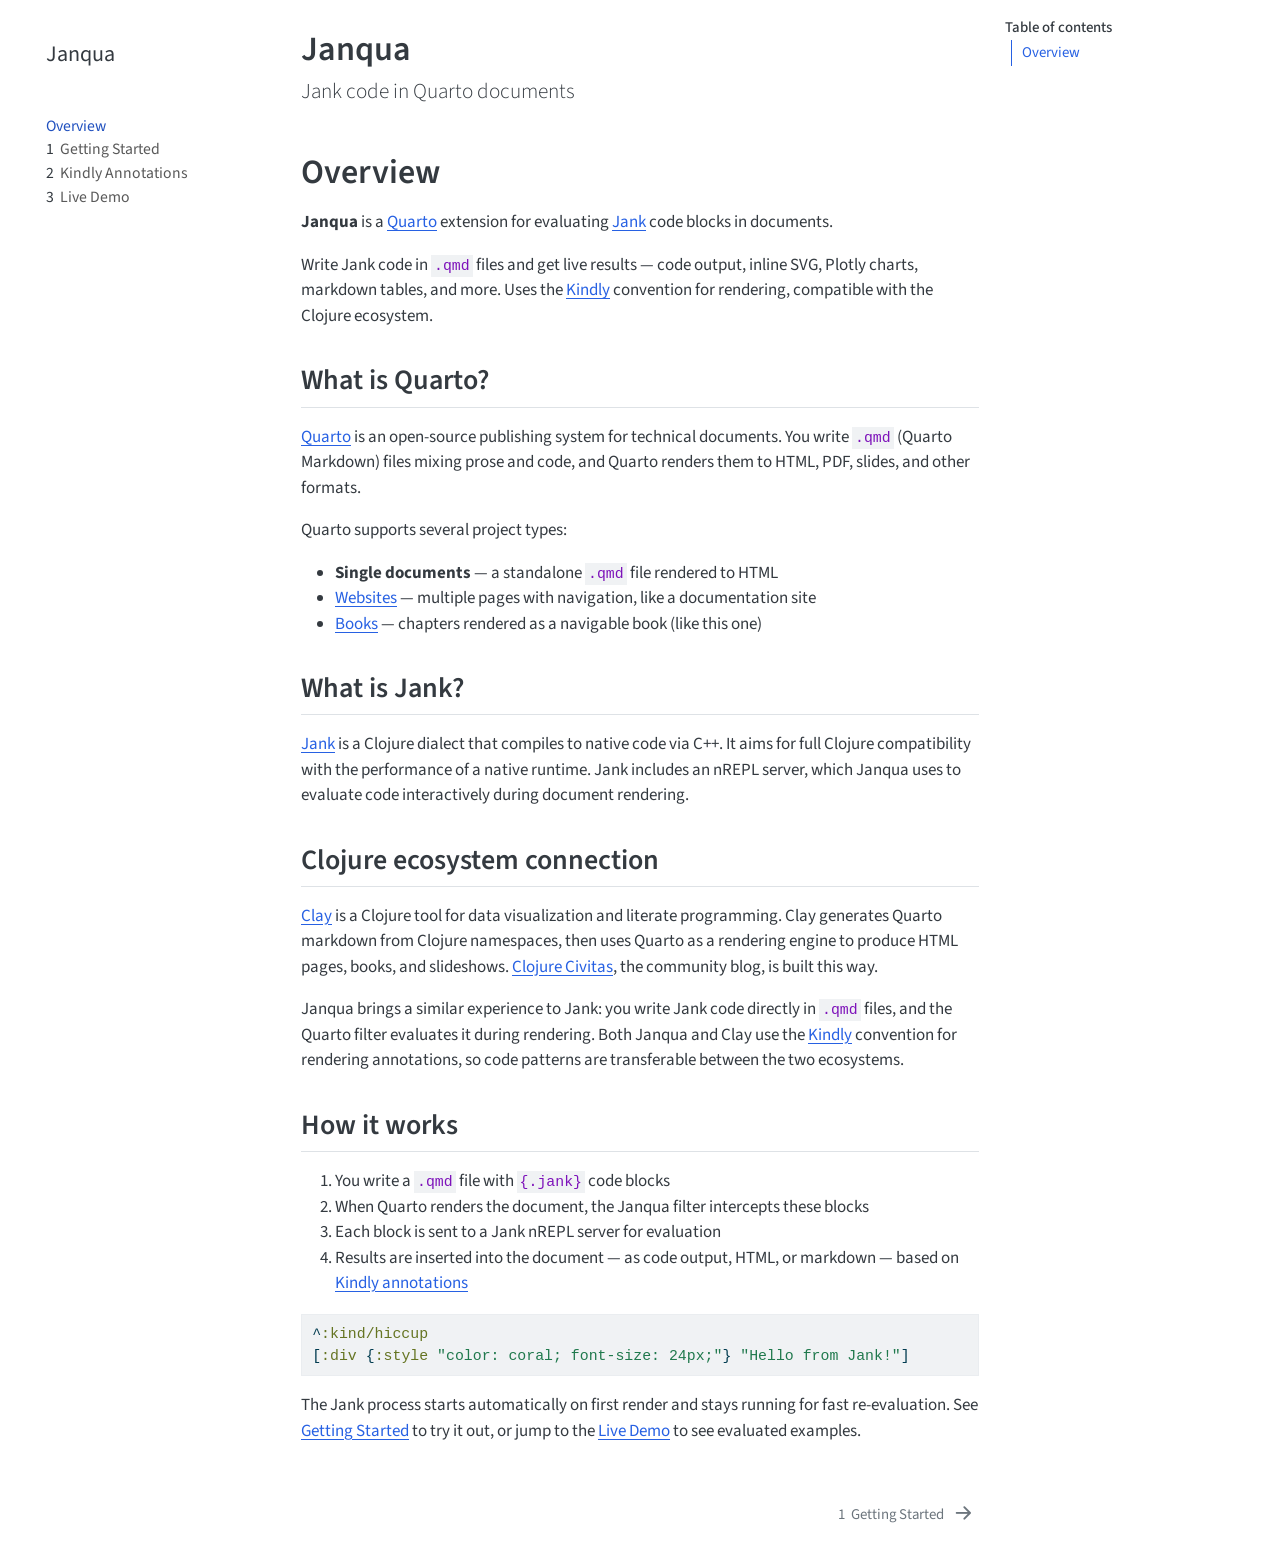
==== index.html @ c276a1e2 "Built site for gh-pages" ====
<!DOCTYPE html>
<html xmlns="http://www.w3.org/1999/xhtml" lang="en" xml:lang="en"><head>

<meta charset="utf-8">
<meta name="generator" content="quarto-1.8.24">

<meta name="viewport" content="width=device-width, initial-scale=1.0, user-scalable=yes">


<title>Janqua</title>
<style>
code{white-space: pre-wrap;}
span.smallcaps{font-variant: small-caps;}
div.columns{display: flex; gap: min(4vw, 1.5em);}
div.column{flex: auto; overflow-x: auto;}
div.hanging-indent{margin-left: 1.5em; text-indent: -1.5em;}
ul.task-list{list-style: none;}
ul.task-list li input[type="checkbox"] {
  width: 0.8em;
  margin: 0 0.8em 0.2em -1em; /* quarto-specific, see https://github.com/quarto-dev/quarto-cli/issues/4556 */ 
  vertical-align: middle;
}
/* CSS for syntax highlighting */
html { -webkit-text-size-adjust: 100%; }
pre > code.sourceCode { white-space: pre; position: relative; }
pre > code.sourceCode > span { display: inline-block; line-height: 1.25; }
pre > code.sourceCode > span:empty { height: 1.2em; }
.sourceCode { overflow: visible; }
code.sourceCode > span { color: inherit; text-decoration: inherit; }
div.sourceCode { margin: 1em 0; }
pre.sourceCode { margin: 0; }
@media screen {
div.sourceCode { overflow: auto; }
}
@media print {
pre > code.sourceCode { white-space: pre-wrap; }
pre > code.sourceCode > span { text-indent: -5em; padding-left: 5em; }
}
pre.numberSource code
  { counter-reset: source-line 0; }
pre.numberSource code > span
  { position: relative; left: -4em; counter-increment: source-line; }
pre.numberSource code > span > a:first-child::before
  { content: counter(source-line);
    position: relative; left: -1em; text-align: right; vertical-align: baseline;
    border: none; display: inline-block;
    -webkit-touch-callout: none; -webkit-user-select: none;
    -khtml-user-select: none; -moz-user-select: none;
    -ms-user-select: none; user-select: none;
    padding: 0 4px; width: 4em;
  }
pre.numberSource { margin-left: 3em;  padding-left: 4px; }
div.sourceCode
  {   }
@media screen {
pre > code.sourceCode > span > a:first-child::before { text-decoration: underline; }
}
</style>


<script src="site_libs/quarto-nav/quarto-nav.js"></script>
<script src="site_libs/quarto-nav/headroom.min.js"></script>
<script src="site_libs/clipboard/clipboard.min.js"></script>
<script src="site_libs/quarto-search/autocomplete.umd.js"></script>
<script src="site_libs/quarto-search/fuse.min.js"></script>
<script src="site_libs/quarto-search/quarto-search.js"></script>
<meta name="quarto:offset" content="./">
<link href="./getting-started.html" rel="next">
<script src="site_libs/quarto-html/quarto.js" type="module"></script>
<script src="site_libs/quarto-html/tabsets/tabsets.js" type="module"></script>
<script src="site_libs/quarto-html/axe/axe-check.js" type="module"></script>
<script src="site_libs/quarto-html/popper.min.js"></script>
<script src="site_libs/quarto-html/tippy.umd.min.js"></script>
<script src="site_libs/quarto-html/anchor.min.js"></script>
<link href="site_libs/quarto-html/tippy.css" rel="stylesheet">
<link href="site_libs/quarto-html/quarto-syntax-highlighting-dc55a5b9e770e841cd82e46aadbfb9b0.css" rel="stylesheet" id="quarto-text-highlighting-styles">
<script src="site_libs/bootstrap/bootstrap.min.js"></script>
<link href="site_libs/bootstrap/bootstrap-icons.css" rel="stylesheet">
<link href="site_libs/bootstrap/bootstrap-c712ec7de6bdf70644c7d4934cf2a4f5.min.css" rel="stylesheet" append-hash="true" id="quarto-bootstrap" data-mode="light">
<script id="quarto-search-options" type="application/json">{
  "location": "sidebar",
  "copy-button": false,
  "collapse-after": 3,
  "panel-placement": "start",
  "type": "textbox",
  "limit": 50,
  "keyboard-shortcut": [
    "f",
    "/",
    "s"
  ],
  "show-item-context": false,
  "language": {
    "search-no-results-text": "No results",
    "search-matching-documents-text": "matching documents",
    "search-copy-link-title": "Copy link to search",
    "search-hide-matches-text": "Hide additional matches",
    "search-more-match-text": "more match in this document",
    "search-more-matches-text": "more matches in this document",
    "search-clear-button-title": "Clear",
    "search-text-placeholder": "",
    "search-detached-cancel-button-title": "Cancel",
    "search-submit-button-title": "Submit",
    "search-label": "Search"
  }
}</script>


</head>

<body class="nav-sidebar floating quarto-light">

<div id="quarto-search-results"></div>
  <header id="quarto-header" class="headroom fixed-top">
  <nav class="quarto-secondary-nav">
    <div class="container-fluid d-flex">
      <button type="button" class="quarto-btn-toggle btn" data-bs-toggle="collapse" role="button" data-bs-target=".quarto-sidebar-collapse-item" aria-controls="quarto-sidebar" aria-expanded="false" aria-label="Toggle sidebar navigation" onclick="if (window.quartoToggleHeadroom) { window.quartoToggleHeadroom(); }">
        <i class="bi bi-layout-text-sidebar-reverse"></i>
      </button>
        <nav class="quarto-page-breadcrumbs" aria-label="breadcrumb"><ol class="breadcrumb"><li class="breadcrumb-item"><a href="./index.html">Overview</a></li></ol></nav>
        <a class="flex-grow-1" role="navigation" data-bs-toggle="collapse" data-bs-target=".quarto-sidebar-collapse-item" aria-controls="quarto-sidebar" aria-expanded="false" aria-label="Toggle sidebar navigation" onclick="if (window.quartoToggleHeadroom) { window.quartoToggleHeadroom(); }">      
        </a>
      <button type="button" class="btn quarto-search-button" aria-label="Search" onclick="window.quartoOpenSearch();">
        <i class="bi bi-search"></i>
      </button>
    </div>
  </nav>
</header>
<!-- content -->
<div id="quarto-content" class="quarto-container page-columns page-rows-contents page-layout-article">
<!-- sidebar -->
  <nav id="quarto-sidebar" class="sidebar collapse collapse-horizontal quarto-sidebar-collapse-item sidebar-navigation floating overflow-auto">
    <div class="pt-lg-2 mt-2 text-left sidebar-header sidebar-header-stacked">
      <a href="./index.html" class="sidebar-logo-link">
      </a>
    <div class="sidebar-title mb-0 py-0">
      <a href="./">Janqua</a> 
    </div>
      </div>
        <div class="mt-2 flex-shrink-0 align-items-center">
        <div class="sidebar-search">
        <div id="quarto-search" class="" title="Search"></div>
        </div>
        </div>
    <div class="sidebar-menu-container"> 
    <ul class="list-unstyled mt-1">
        <li class="sidebar-item">
  <div class="sidebar-item-container"> 
  <a href="./index.html" class="sidebar-item-text sidebar-link active">
 <span class="menu-text">Overview</span></a>
  </div>
</li>
        <li class="sidebar-item">
  <div class="sidebar-item-container"> 
  <a href="./getting-started.html" class="sidebar-item-text sidebar-link">
 <span class="menu-text"><span class="chapter-number">1</span>&nbsp; <span class="chapter-title">Getting Started</span></span></a>
  </div>
</li>
        <li class="sidebar-item">
  <div class="sidebar-item-container"> 
  <a href="./kindly.html" class="sidebar-item-text sidebar-link">
 <span class="menu-text"><span class="chapter-number">2</span>&nbsp; <span class="chapter-title">Kindly Annotations</span></span></a>
  </div>
</li>
        <li class="sidebar-item">
  <div class="sidebar-item-container"> 
  <a href="./example.html" class="sidebar-item-text sidebar-link">
 <span class="menu-text"><span class="chapter-number">3</span>&nbsp; <span class="chapter-title">Live Demo</span></span></a>
  </div>
</li>
    </ul>
    </div>
</nav>
<div id="quarto-sidebar-glass" class="quarto-sidebar-collapse-item" data-bs-toggle="collapse" data-bs-target=".quarto-sidebar-collapse-item"></div>
<!-- margin-sidebar -->
    <div id="quarto-margin-sidebar" class="sidebar margin-sidebar">
        <nav id="TOC" role="doc-toc" class="toc-active">
    <h2 id="toc-title">Table of contents</h2>
   
  <ul>
  <li><a href="#overview" id="toc-overview" class="nav-link active" data-scroll-target="#overview">Overview</a>
  <ul class="collapse">
  <li><a href="#what-is-quarto" id="toc-what-is-quarto" class="nav-link" data-scroll-target="#what-is-quarto">What is Quarto?</a></li>
  <li><a href="#what-is-jank" id="toc-what-is-jank" class="nav-link" data-scroll-target="#what-is-jank">What is Jank?</a></li>
  <li><a href="#clojure-ecosystem-connection" id="toc-clojure-ecosystem-connection" class="nav-link" data-scroll-target="#clojure-ecosystem-connection">Clojure ecosystem connection</a></li>
  <li><a href="#how-it-works" id="toc-how-it-works" class="nav-link" data-scroll-target="#how-it-works">How it works</a></li>
  </ul></li>
  </ul>
</nav>
    </div>
<!-- main -->
<main class="content" id="quarto-document-content">

<header id="title-block-header" class="quarto-title-block default">
<div class="quarto-title">
<h1 class="title">Janqua</h1>
<p class="subtitle lead">Jank code in Quarto documents</p>
</div>



<div class="quarto-title-meta">

    
  
    
  </div>
  


</header>


<section id="overview" class="level1 unnumbered">
<h1 class="unnumbered">Overview</h1>
<p><strong>Janqua</strong> is a <a href="https://quarto.org">Quarto</a> extension for evaluating <a href="https://jank-lang.org">Jank</a> code blocks in documents.</p>
<p>Write Jank code in <code>.qmd</code> files and get live results — code output, inline SVG, Plotly charts, markdown tables, and more. Uses the <a href="https://scicloj.github.io/kindly-noted/">Kindly</a> convention for rendering, compatible with the Clojure ecosystem.</p>
<section id="what-is-quarto" class="level2">
<h2 class="anchored" data-anchor-id="what-is-quarto">What is Quarto?</h2>
<p><a href="https://quarto.org">Quarto</a> is an open-source publishing system for technical documents. You write <code>.qmd</code> (Quarto Markdown) files mixing prose and code, and Quarto renders them to HTML, PDF, slides, and other formats.</p>
<p>Quarto supports several project types:</p>
<ul>
<li><strong>Single documents</strong> — a standalone <code>.qmd</code> file rendered to HTML</li>
<li><strong><a href="https://quarto.org/docs/websites/">Websites</a></strong> — multiple pages with navigation, like a documentation site</li>
<li><strong><a href="https://quarto.org/docs/books/">Books</a></strong> — chapters rendered as a navigable book (like this one)</li>
</ul>
</section>
<section id="what-is-jank" class="level2">
<h2 class="anchored" data-anchor-id="what-is-jank">What is Jank?</h2>
<p><a href="https://jank-lang.org">Jank</a> is a Clojure dialect that compiles to native code via C++. It aims for full Clojure compatibility with the performance of a native runtime. Jank includes an nREPL server, which Janqua uses to evaluate code interactively during document rendering.</p>
</section>
<section id="clojure-ecosystem-connection" class="level2">
<h2 class="anchored" data-anchor-id="clojure-ecosystem-connection">Clojure ecosystem connection</h2>
<p><a href="https://scicloj.github.io/clay">Clay</a> is a Clojure tool for data visualization and literate programming. Clay generates Quarto markdown from Clojure namespaces, then uses Quarto as a rendering engine to produce HTML pages, books, and slideshows. <a href="https://clojurecivitas.org/">Clojure Civitas</a>, the community blog, is built this way.</p>
<p>Janqua brings a similar experience to Jank: you write Jank code directly in <code>.qmd</code> files, and the Quarto filter evaluates it during rendering. Both Janqua and Clay use the <a href="https://scicloj.github.io/kindly-noted/">Kindly</a> convention for rendering annotations, so code patterns are transferable between the two ecosystems.</p>
</section>
<section id="how-it-works" class="level2">
<h2 class="anchored" data-anchor-id="how-it-works">How it works</h2>
<ol type="1">
<li>You write a <code>.qmd</code> file with <code>{.jank}</code> code blocks</li>
<li>When Quarto renders the document, the Janqua filter intercepts these blocks</li>
<li>Each block is sent to a Jank nREPL server for evaluation</li>
<li>Results are inserted into the document — as code output, HTML, or markdown — based on <a href="./kindly.html">Kindly annotations</a></li>
</ol>
<div class="code-copy-outer-scaffold"><div class="sourceCode" id="cb1"><pre class="sourceCode clojure code-with-copy"><code class="sourceCode clojure"><span id="cb1-1"><a href="#cb1-1" aria-hidden="true" tabindex="-1"></a>^<span class="at">:kind/hiccup</span></span>
<span id="cb1-2"><a href="#cb1-2" aria-hidden="true" tabindex="-1"></a>[<span class="at">:div</span> {<span class="at">:style</span> <span class="st">"color: coral; font-size: 24px;"</span>} <span class="st">"Hello from Jank!"</span>]</span></code></pre></div><button title="Copy to Clipboard" class="code-copy-button"><i class="bi"></i></button></div>
<p>The Jank process starts automatically on first render and stays running for fast re-evaluation. See <a href="./getting-started.html">Getting Started</a> to try it out, or jump to the <a href="./example.html">Live Demo</a> to see evaluated examples.</p>


</section>
</section>

</main> <!-- /main -->
<script id="quarto-html-after-body" type="application/javascript">
  window.document.addEventListener("DOMContentLoaded", function (event) {
    const icon = "";
    const anchorJS = new window.AnchorJS();
    anchorJS.options = {
      placement: 'right',
      icon: icon
    };
    anchorJS.add('.anchored');
    const isCodeAnnotation = (el) => {
      for (const clz of el.classList) {
        if (clz.startsWith('code-annotation-')) {                     
          return true;
        }
      }
      return false;
    }
    const onCopySuccess = function(e) {
      // button target
      const button = e.trigger;
      // don't keep focus
      button.blur();
      // flash "checked"
      button.classList.add('code-copy-button-checked');
      var currentTitle = button.getAttribute("title");
      button.setAttribute("title", "Copied!");
      let tooltip;
      if (window.bootstrap) {
        button.setAttribute("data-bs-toggle", "tooltip");
        button.setAttribute("data-bs-placement", "left");
        button.setAttribute("data-bs-title", "Copied!");
        tooltip = new bootstrap.Tooltip(button, 
          { trigger: "manual", 
            customClass: "code-copy-button-tooltip",
            offset: [0, -8]});
        tooltip.show();    
      }
      setTimeout(function() {
        if (tooltip) {
          tooltip.hide();
          button.removeAttribute("data-bs-title");
          button.removeAttribute("data-bs-toggle");
          button.removeAttribute("data-bs-placement");
        }
        button.setAttribute("title", currentTitle);
        button.classList.remove('code-copy-button-checked');
      }, 1000);
      // clear code selection
      e.clearSelection();
    }
    const getTextToCopy = function(trigger) {
      const outerScaffold = trigger.parentElement.cloneNode(true);
      const codeEl = outerScaffold.querySelector('code');
      for (const childEl of codeEl.children) {
        if (isCodeAnnotation(childEl)) {
          childEl.remove();
        }
      }
      return codeEl.innerText;
    }
    const clipboard = new window.ClipboardJS('.code-copy-button:not([data-in-quarto-modal])', {
      text: getTextToCopy
    });
    clipboard.on('success', onCopySuccess);
    if (window.document.getElementById('quarto-embedded-source-code-modal')) {
      const clipboardModal = new window.ClipboardJS('.code-copy-button[data-in-quarto-modal]', {
        text: getTextToCopy,
        container: window.document.getElementById('quarto-embedded-source-code-modal')
      });
      clipboardModal.on('success', onCopySuccess);
    }
      var localhostRegex = new RegExp(/^(?:http|https):\/\/localhost\:?[0-9]*\//);
      var mailtoRegex = new RegExp(/^mailto:/);
        var filterRegex = new RegExp('/' + window.location.host + '/');
      var isInternal = (href) => {
          return filterRegex.test(href) || localhostRegex.test(href) || mailtoRegex.test(href);
      }
      // Inspect non-navigation links and adorn them if external
     var links = window.document.querySelectorAll('a[href]:not(.nav-link):not(.navbar-brand):not(.toc-action):not(.sidebar-link):not(.sidebar-item-toggle):not(.pagination-link):not(.no-external):not([aria-hidden]):not(.dropdown-item):not(.quarto-navigation-tool):not(.about-link)');
      for (var i=0; i<links.length; i++) {
        const link = links[i];
        if (!isInternal(link.href)) {
          // undo the damage that might have been done by quarto-nav.js in the case of
          // links that we want to consider external
          if (link.dataset.originalHref !== undefined) {
            link.href = link.dataset.originalHref;
          }
        }
      }
    function tippyHover(el, contentFn, onTriggerFn, onUntriggerFn) {
      const config = {
        allowHTML: true,
        maxWidth: 500,
        delay: 100,
        arrow: false,
        appendTo: function(el) {
            return el.parentElement;
        },
        interactive: true,
        interactiveBorder: 10,
        theme: 'quarto',
        placement: 'bottom-start',
      };
      if (contentFn) {
        config.content = contentFn;
      }
      if (onTriggerFn) {
        config.onTrigger = onTriggerFn;
      }
      if (onUntriggerFn) {
        config.onUntrigger = onUntriggerFn;
      }
      window.tippy(el, config); 
    }
    const noterefs = window.document.querySelectorAll('a[role="doc-noteref"]');
    for (var i=0; i<noterefs.length; i++) {
      const ref = noterefs[i];
      tippyHover(ref, function() {
        // use id or data attribute instead here
        let href = ref.getAttribute('data-footnote-href') || ref.getAttribute('href');
        try { href = new URL(href).hash; } catch {}
        const id = href.replace(/^#\/?/, "");
        const note = window.document.getElementById(id);
        if (note) {
          return note.innerHTML;
        } else {
          return "";
        }
      });
    }
    const xrefs = window.document.querySelectorAll('a.quarto-xref');
    const processXRef = (id, note) => {
      // Strip column container classes
      const stripColumnClz = (el) => {
        el.classList.remove("page-full", "page-columns");
        if (el.children) {
          for (const child of el.children) {
            stripColumnClz(child);
          }
        }
      }
      stripColumnClz(note)
      if (id === null || id.startsWith('sec-')) {
        // Special case sections, only their first couple elements
        const container = document.createElement("div");
        if (note.children && note.children.length > 2) {
          container.appendChild(note.children[0].cloneNode(true));
          for (let i = 1; i < note.children.length; i++) {
            const child = note.children[i];
            if (child.tagName === "P" && child.innerText === "") {
              continue;
            } else {
              container.appendChild(child.cloneNode(true));
              break;
            }
          }
          if (window.Quarto?.typesetMath) {
            window.Quarto.typesetMath(container);
          }
          return container.innerHTML
        } else {
          if (window.Quarto?.typesetMath) {
            window.Quarto.typesetMath(note);
          }
          return note.innerHTML;
        }
      } else {
        // Remove any anchor links if they are present
        const anchorLink = note.querySelector('a.anchorjs-link');
        if (anchorLink) {
          anchorLink.remove();
        }
        if (window.Quarto?.typesetMath) {
          window.Quarto.typesetMath(note);
        }
        if (note.classList.contains("callout")) {
          return note.outerHTML;
        } else {
          return note.innerHTML;
        }
      }
    }
    for (var i=0; i<xrefs.length; i++) {
      const xref = xrefs[i];
      tippyHover(xref, undefined, function(instance) {
        instance.disable();
        let url = xref.getAttribute('href');
        let hash = undefined; 
        if (url.startsWith('#')) {
          hash = url;
        } else {
          try { hash = new URL(url).hash; } catch {}
        }
        if (hash) {
          const id = hash.replace(/^#\/?/, "");
          const note = window.document.getElementById(id);
          if (note !== null) {
            try {
              const html = processXRef(id, note.cloneNode(true));
              instance.setContent(html);
            } finally {
              instance.enable();
              instance.show();
            }
          } else {
            // See if we can fetch this
            fetch(url.split('#')[0])
            .then(res => res.text())
            .then(html => {
              const parser = new DOMParser();
              const htmlDoc = parser.parseFromString(html, "text/html");
              const note = htmlDoc.getElementById(id);
              if (note !== null) {
                const html = processXRef(id, note);
                instance.setContent(html);
              } 
            }).finally(() => {
              instance.enable();
              instance.show();
            });
          }
        } else {
          // See if we can fetch a full url (with no hash to target)
          // This is a special case and we should probably do some content thinning / targeting
          fetch(url)
          .then(res => res.text())
          .then(html => {
            const parser = new DOMParser();
            const htmlDoc = parser.parseFromString(html, "text/html");
            const note = htmlDoc.querySelector('main.content');
            if (note !== null) {
              // This should only happen for chapter cross references
              // (since there is no id in the URL)
              // remove the first header
              if (note.children.length > 0 && note.children[0].tagName === "HEADER") {
                note.children[0].remove();
              }
              const html = processXRef(null, note);
              instance.setContent(html);
            } 
          }).finally(() => {
            instance.enable();
            instance.show();
          });
        }
      }, function(instance) {
      });
    }
        let selectedAnnoteEl;
        const selectorForAnnotation = ( cell, annotation) => {
          let cellAttr = 'data-code-cell="' + cell + '"';
          let lineAttr = 'data-code-annotation="' +  annotation + '"';
          const selector = 'span[' + cellAttr + '][' + lineAttr + ']';
          return selector;
        }
        const selectCodeLines = (annoteEl) => {
          const doc = window.document;
          const targetCell = annoteEl.getAttribute("data-target-cell");
          const targetAnnotation = annoteEl.getAttribute("data-target-annotation");
          const annoteSpan = window.document.querySelector(selectorForAnnotation(targetCell, targetAnnotation));
          const lines = annoteSpan.getAttribute("data-code-lines").split(",");
          const lineIds = lines.map((line) => {
            return targetCell + "-" + line;
          })
          let top = null;
          let height = null;
          let parent = null;
          if (lineIds.length > 0) {
              //compute the position of the single el (top and bottom and make a div)
              const el = window.document.getElementById(lineIds[0]);
              top = el.offsetTop;
              height = el.offsetHeight;
              parent = el.parentElement.parentElement;
            if (lineIds.length > 1) {
              const lastEl = window.document.getElementById(lineIds[lineIds.length - 1]);
              const bottom = lastEl.offsetTop + lastEl.offsetHeight;
              height = bottom - top;
            }
            if (top !== null && height !== null && parent !== null) {
              // cook up a div (if necessary) and position it 
              let div = window.document.getElementById("code-annotation-line-highlight");
              if (div === null) {
                div = window.document.createElement("div");
                div.setAttribute("id", "code-annotation-line-highlight");
                div.style.position = 'absolute';
                parent.appendChild(div);
              }
              div.style.top = top - 2 + "px";
              div.style.height = height + 4 + "px";
              div.style.left = 0;
              let gutterDiv = window.document.getElementById("code-annotation-line-highlight-gutter");
              if (gutterDiv === null) {
                gutterDiv = window.document.createElement("div");
                gutterDiv.setAttribute("id", "code-annotation-line-highlight-gutter");
                gutterDiv.style.position = 'absolute';
                const codeCell = window.document.getElementById(targetCell);
                const gutter = codeCell.querySelector('.code-annotation-gutter');
                gutter.appendChild(gutterDiv);
              }
              gutterDiv.style.top = top - 2 + "px";
              gutterDiv.style.height = height + 4 + "px";
            }
            selectedAnnoteEl = annoteEl;
          }
        };
        const unselectCodeLines = () => {
          const elementsIds = ["code-annotation-line-highlight", "code-annotation-line-highlight-gutter"];
          elementsIds.forEach((elId) => {
            const div = window.document.getElementById(elId);
            if (div) {
              div.remove();
            }
          });
          selectedAnnoteEl = undefined;
        };
          // Handle positioning of the toggle
      window.addEventListener(
        "resize",
        throttle(() => {
          elRect = undefined;
          if (selectedAnnoteEl) {
            selectCodeLines(selectedAnnoteEl);
          }
        }, 10)
      );
      function throttle(fn, ms) {
      let throttle = false;
      let timer;
        return (...args) => {
          if(!throttle) { // first call gets through
              fn.apply(this, args);
              throttle = true;
          } else { // all the others get throttled
              if(timer) clearTimeout(timer); // cancel #2
              timer = setTimeout(() => {
                fn.apply(this, args);
                timer = throttle = false;
              }, ms);
          }
        };
      }
        // Attach click handler to the DT
        const annoteDls = window.document.querySelectorAll('dt[data-target-cell]');
        for (const annoteDlNode of annoteDls) {
          annoteDlNode.addEventListener('click', (event) => {
            const clickedEl = event.target;
            if (clickedEl !== selectedAnnoteEl) {
              unselectCodeLines();
              const activeEl = window.document.querySelector('dt[data-target-cell].code-annotation-active');
              if (activeEl) {
                activeEl.classList.remove('code-annotation-active');
              }
              selectCodeLines(clickedEl);
              clickedEl.classList.add('code-annotation-active');
            } else {
              // Unselect the line
              unselectCodeLines();
              clickedEl.classList.remove('code-annotation-active');
            }
          });
        }
    const findCites = (el) => {
      const parentEl = el.parentElement;
      if (parentEl) {
        const cites = parentEl.dataset.cites;
        if (cites) {
          return {
            el,
            cites: cites.split(' ')
          };
        } else {
          return findCites(el.parentElement)
        }
      } else {
        return undefined;
      }
    };
    var bibliorefs = window.document.querySelectorAll('a[role="doc-biblioref"]');
    for (var i=0; i<bibliorefs.length; i++) {
      const ref = bibliorefs[i];
      const citeInfo = findCites(ref);
      if (citeInfo) {
        tippyHover(citeInfo.el, function() {
          var popup = window.document.createElement('div');
          citeInfo.cites.forEach(function(cite) {
            var citeDiv = window.document.createElement('div');
            citeDiv.classList.add('hanging-indent');
            citeDiv.classList.add('csl-entry');
            var biblioDiv = window.document.getElementById('ref-' + cite);
            if (biblioDiv) {
              citeDiv.innerHTML = biblioDiv.innerHTML;
            }
            popup.appendChild(citeDiv);
          });
          return popup.innerHTML;
        });
      }
    }
  });
  </script>
<nav class="page-navigation">
  <div class="nav-page nav-page-previous">
  </div>
  <div class="nav-page nav-page-next">
      <a href="./getting-started.html" class="pagination-link" aria-label="Getting Started">
        <span class="nav-page-text"><span class="chapter-number">1</span>&nbsp; <span class="chapter-title">Getting Started</span></span> <i class="bi bi-arrow-right-short"></i>
      </a>
  </div>
</nav>
</div> <!-- /content -->




</body></html>
---- site_libs/quarto-html/tippy.css ----
.tippy-box[data-animation=fade][data-state=hidden]{opacity:0}[data-tippy-root]{max-width:calc(100vw - 10px)}.tippy-box{position:relative;background-color:#333;color:#fff;border-radius:4px;font-size:14px;line-height:1.4;white-space:normal;outline:0;transition-property:transform,visibility,opacity}.tippy-box[data-placement^=top]>.tippy-arrow{bottom:0}.tippy-box[data-placement^=top]>.tippy-arrow:before{bottom:-7px;left:0;border-width:8px 8px 0;border-top-color:initial;transform-origin:center top}.tippy-box[data-placement^=bottom]>.tippy-arrow{top:0}.tippy-box[data-placement^=bottom]>.tippy-arrow:before{top:-7px;left:0;border-width:0 8px 8px;border-bottom-color:initial;transform-origin:center bottom}.tippy-box[data-placement^=left]>.tippy-arrow{right:0}.tippy-box[data-placement^=left]>.tippy-arrow:before{border-width:8px 0 8px 8px;border-left-color:initial;right:-7px;transform-origin:center left}.tippy-box[data-placement^=right]>.tippy-arrow{left:0}.tippy-box[data-placement^=right]>.tippy-arrow:before{left:-7px;border-width:8px 8px 8px 0;border-right-color:initial;transform-origin:center right}.tippy-box[data-inertia][data-state=visible]{transition-timing-function:cubic-bezier(.54,1.5,.38,1.11)}.tippy-arrow{width:16px;height:16px;color:#333}.tippy-arrow:before{content:"";position:absolute;border-color:transparent;border-style:solid}.tippy-content{position:relative;padding:5px 9px;z-index:1}
---- site_libs/quarto-html/quarto-syntax-highlighting-dc55a5b9e770e841cd82e46aadbfb9b0.css ----
/* quarto syntax highlight colors */
:root {
  --quarto-hl-ot-color: #003B4F;
  --quarto-hl-at-color: #657422;
  --quarto-hl-ss-color: #20794D;
  --quarto-hl-an-color: #5E5E5E;
  --quarto-hl-fu-color: #4758AB;
  --quarto-hl-st-color: #20794D;
  --quarto-hl-cf-color: #003B4F;
  --quarto-hl-op-color: #5E5E5E;
  --quarto-hl-er-color: #AD0000;
  --quarto-hl-bn-color: #AD0000;
  --quarto-hl-al-color: #AD0000;
  --quarto-hl-va-color: #111111;
  --quarto-hl-bu-color: inherit;
  --quarto-hl-ex-color: inherit;
  --quarto-hl-pp-color: #AD0000;
  --quarto-hl-in-color: #5E5E5E;
  --quarto-hl-vs-color: #20794D;
  --quarto-hl-wa-color: #5E5E5E;
  --quarto-hl-do-color: #5E5E5E;
  --quarto-hl-im-color: #00769E;
  --quarto-hl-ch-color: #20794D;
  --quarto-hl-dt-color: #AD0000;
  --quarto-hl-fl-color: #AD0000;
  --quarto-hl-co-color: #5E5E5E;
  --quarto-hl-cv-color: #5E5E5E;
  --quarto-hl-cn-color: #8f5902;
  --quarto-hl-sc-color: #5E5E5E;
  --quarto-hl-dv-color: #AD0000;
  --quarto-hl-kw-color: #003B4F;
}

/* other quarto variables */
:root {
  --quarto-font-monospace: SFMono-Regular, Menlo, Monaco, Consolas, "Liberation Mono", "Courier New", monospace;
}

/* syntax highlight based on Pandoc's rules */
pre > code.sourceCode > span {
  color: #003B4F;
}

code.sourceCode > span {
  color: #003B4F;
}

div.sourceCode,
div.sourceCode pre.sourceCode {
  color: #003B4F;
}

/* Normal */
code span {
  color: #003B4F;
}

/* Alert */
code span.al {
  color: #AD0000;
  font-style: inherit;
}

/* Annotation */
code span.an {
  color: #5E5E5E;
  font-style: inherit;
}

/* Attribute */
code span.at {
  color: #657422;
  font-style: inherit;
}

/* BaseN */
code span.bn {
  color: #AD0000;
  font-style: inherit;
}

/* BuiltIn */
code span.bu {
  font-style: inherit;
}

/* ControlFlow */
code span.cf {
  color: #003B4F;
  font-weight: bold;
  font-style: inherit;
}

/* Char */
code span.ch {
  color: #20794D;
  font-style: inherit;
}

/* Constant */
code span.cn {
  color: #8f5902;
  font-style: inherit;
}

/* Comment */
code span.co {
  color: #5E5E5E;
  font-style: inherit;
}

/* CommentVar */
code span.cv {
  color: #5E5E5E;
  font-style: italic;
}

/* Documentation */
code span.do {
  color: #5E5E5E;
  font-style: italic;
}

/* DataType */
code span.dt {
  color: #AD0000;
  font-style: inherit;
}

/* DecVal */
code span.dv {
  color: #AD0000;
  font-style: inherit;
}

/* Error */
code span.er {
  color: #AD0000;
  font-style: inherit;
}

/* Extension */
code span.ex {
  font-style: inherit;
}

/* Float */
code span.fl {
  color: #AD0000;
  font-style: inherit;
}

/* Function */
code span.fu {
  color: #4758AB;
  font-style: inherit;
}

/* Import */
code span.im {
  color: #00769E;
  font-style: inherit;
}

/* Information */
code span.in {
  color: #5E5E5E;
  font-style: inherit;
}

/* Keyword */
code span.kw {
  color: #003B4F;
  font-weight: bold;
  font-style: inherit;
}

/* Operator */
code span.op {
  color: #5E5E5E;
  font-style: inherit;
}

/* Other */
code span.ot {
  color: #003B4F;
  font-style: inherit;
}

/* Preprocessor */
code span.pp {
  color: #AD0000;
  font-style: inherit;
}

/* SpecialChar */
code span.sc {
  color: #5E5E5E;
  font-style: inherit;
}

/* SpecialString */
code span.ss {
  color: #20794D;
  font-style: inherit;
}

/* String */
code span.st {
  color: #20794D;
  font-style: inherit;
}

/* Variable */
code span.va {
  color: #111111;
  font-style: inherit;
}

/* VerbatimString */
code span.vs {
  color: #20794D;
  font-style: inherit;
}

/* Warning */
code span.wa {
  color: #5E5E5E;
  font-style: italic;
}

.prevent-inlining {
  content: "</";
}

/*# sourceMappingURL=21f0b8dca5c347bd0a806dc2ce2adfe3.css.map */
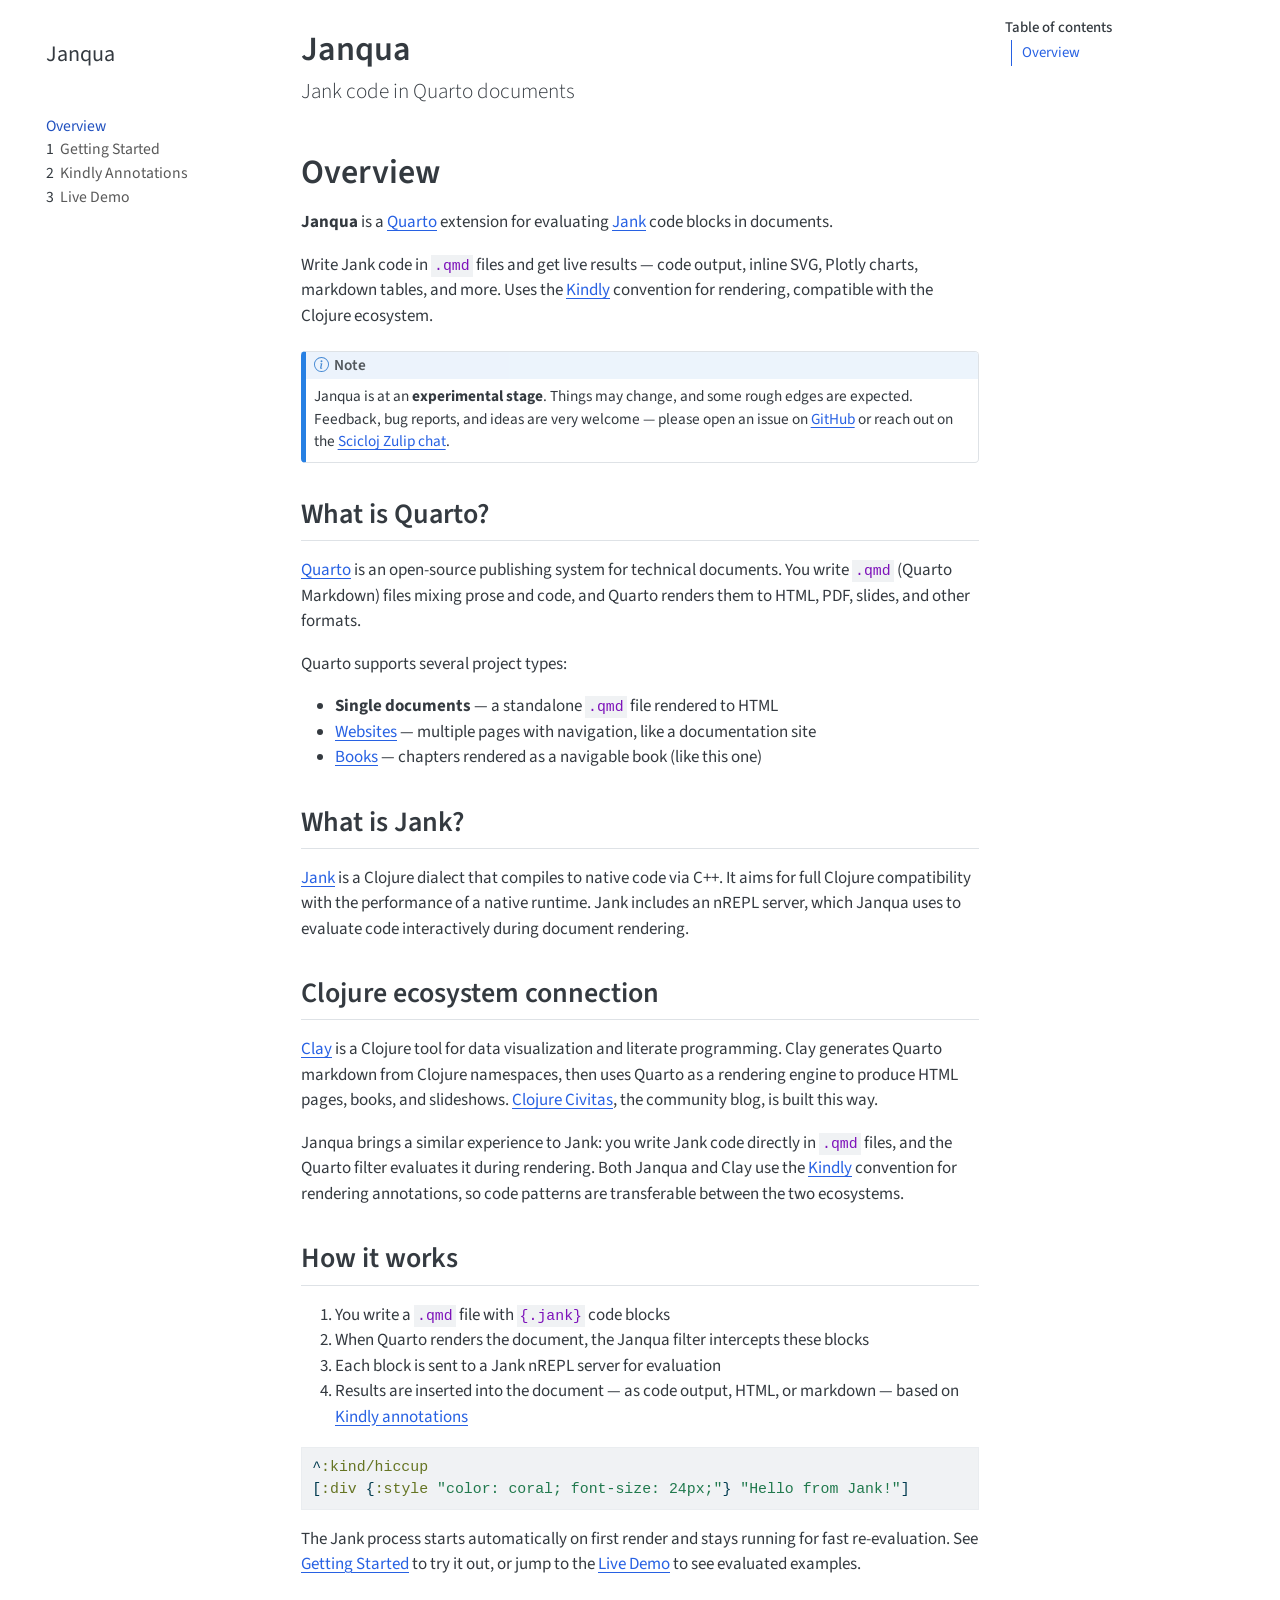
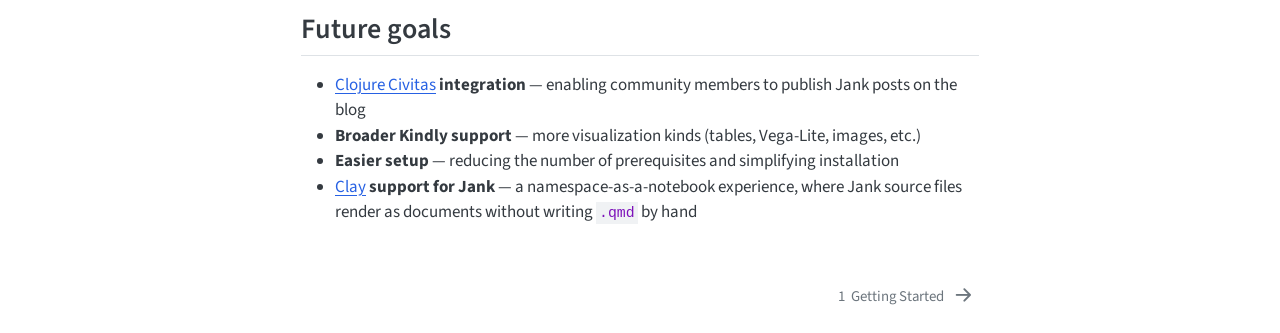
==== commit 25b2f082: "Built site for gh-pages" ====
--- a/index.html
+++ b/index.html
@@ -184,6 +184,7 @@
   <li><a href="#what-is-jank" id="toc-what-is-jank" class="nav-link" data-scroll-target="#what-is-jank">What is Jank?</a></li>
   <li><a href="#clojure-ecosystem-connection" id="toc-clojure-ecosystem-connection" class="nav-link" data-scroll-target="#clojure-ecosystem-connection">Clojure ecosystem connection</a></li>
   <li><a href="#how-it-works" id="toc-how-it-works" class="nav-link" data-scroll-target="#how-it-works">How it works</a></li>
+  <li><a href="#future-goals" id="toc-future-goals" class="nav-link" data-scroll-target="#future-goals">Future goals</a></li>
   </ul></li>
   </ul>
 </nav>
@@ -215,6 +216,19 @@
 <h1 class="unnumbered">Overview</h1>
 <p><strong>Janqua</strong> is a <a href="https://quarto.org">Quarto</a> extension for evaluating <a href="https://jank-lang.org">Jank</a> code blocks in documents.</p>
 <p>Write Jank code in <code>.qmd</code> files and get live results — code output, inline SVG, Plotly charts, markdown tables, and more. Uses the <a href="https://scicloj.github.io/kindly-noted/">Kindly</a> convention for rendering, compatible with the Clojure ecosystem.</p>
+<div class="callout callout-style-default callout-note callout-titled">
+<div class="callout-header d-flex align-content-center">
+<div class="callout-icon-container">
+<i class="callout-icon"></i>
+</div>
+<div class="callout-title-container flex-fill">
+Note
+</div>
+</div>
+<div class="callout-body-container callout-body">
+<p>Janqua is at an <strong>experimental stage</strong>. Things may change, and some rough edges are expected. Feedback, bug reports, and ideas are very welcome — please open an issue on <a href="https://github.com/scicloj/janqua/issues">GitHub</a> or reach out on the <a href="https://scicloj.github.io/docs/community/chat/">Scicloj Zulip chat</a>.</p>
+</div>
+</div>
 <section id="what-is-quarto" class="level2">
 <h2 class="anchored" data-anchor-id="what-is-quarto">What is Quarto?</h2>
 <p><a href="https://quarto.org">Quarto</a> is an open-source publishing system for technical documents. You write <code>.qmd</code> (Quarto Markdown) files mixing prose and code, and Quarto renders them to HTML, PDF, slides, and other formats.</p>
@@ -245,6 +259,15 @@
 <div class="code-copy-outer-scaffold"><div class="sourceCode" id="cb1"><pre class="sourceCode clojure code-with-copy"><code class="sourceCode clojure"><span id="cb1-1"><a href="#cb1-1" aria-hidden="true" tabindex="-1"></a>^<span class="at">:kind/hiccup</span></span>
 <span id="cb1-2"><a href="#cb1-2" aria-hidden="true" tabindex="-1"></a>[<span class="at">:div</span> {<span class="at">:style</span> <span class="st">"color: coral; font-size: 24px;"</span>} <span class="st">"Hello from Jank!"</span>]</span></code></pre></div><button title="Copy to Clipboard" class="code-copy-button"><i class="bi"></i></button></div>
 <p>The Jank process starts automatically on first render and stays running for fast re-evaluation. See <a href="./getting-started.html">Getting Started</a> to try it out, or jump to the <a href="./example.html">Live Demo</a> to see evaluated examples.</p>
+</section>
+<section id="future-goals" class="level2">
+<h2 class="anchored" data-anchor-id="future-goals">Future goals</h2>
+<ul>
+<li><strong><a href="https://clojurecivitas.org/">Clojure Civitas</a> integration</strong> — enabling community members to publish Jank posts on the blog</li>
+<li><strong>Broader Kindly support</strong> — more visualization kinds (tables, Vega-Lite, images, etc.)</li>
+<li><strong>Easier setup</strong> — reducing the number of prerequisites and simplifying installation</li>
+<li><strong><a href="https://scicloj.github.io/clay">Clay</a> support for Jank</strong> — a namespace-as-a-notebook experience, where Jank source files render as documents without writing <code>.qmd</code> by hand</li>
+</ul>
 
 
 </section>
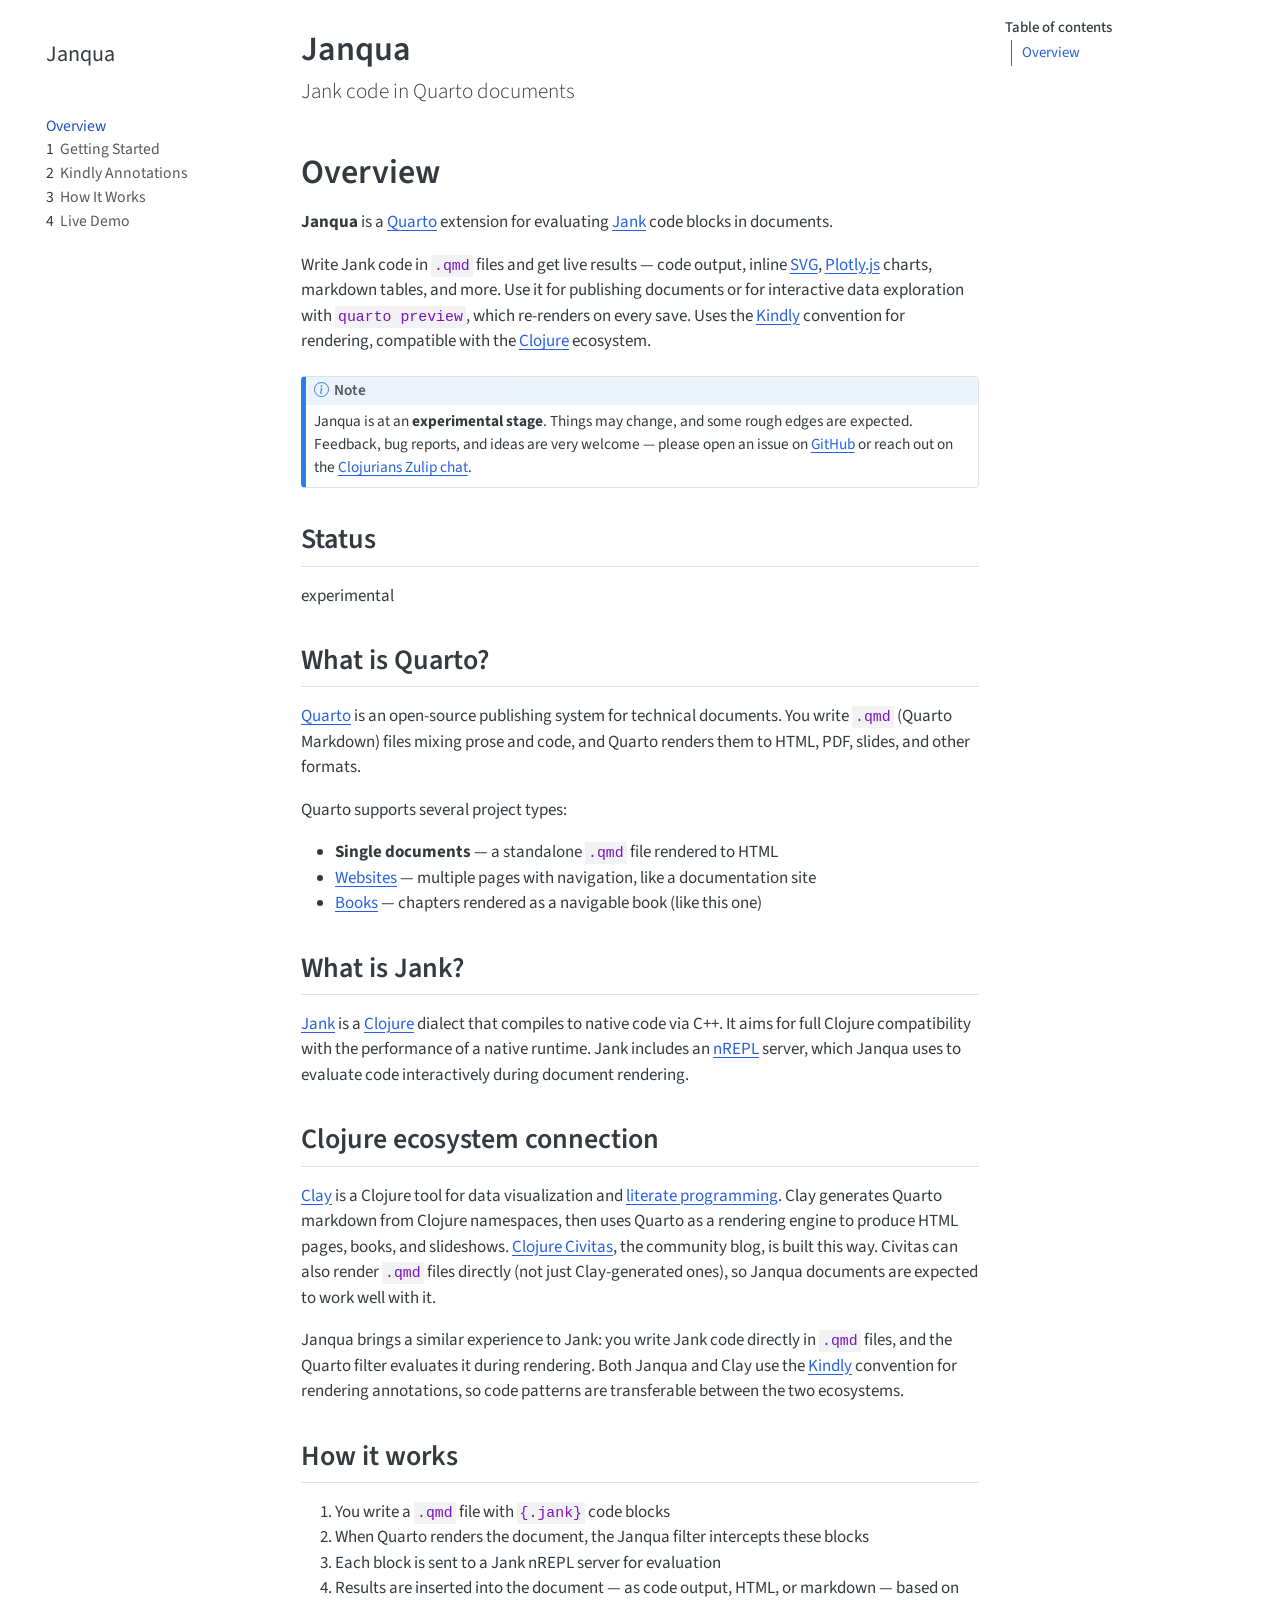
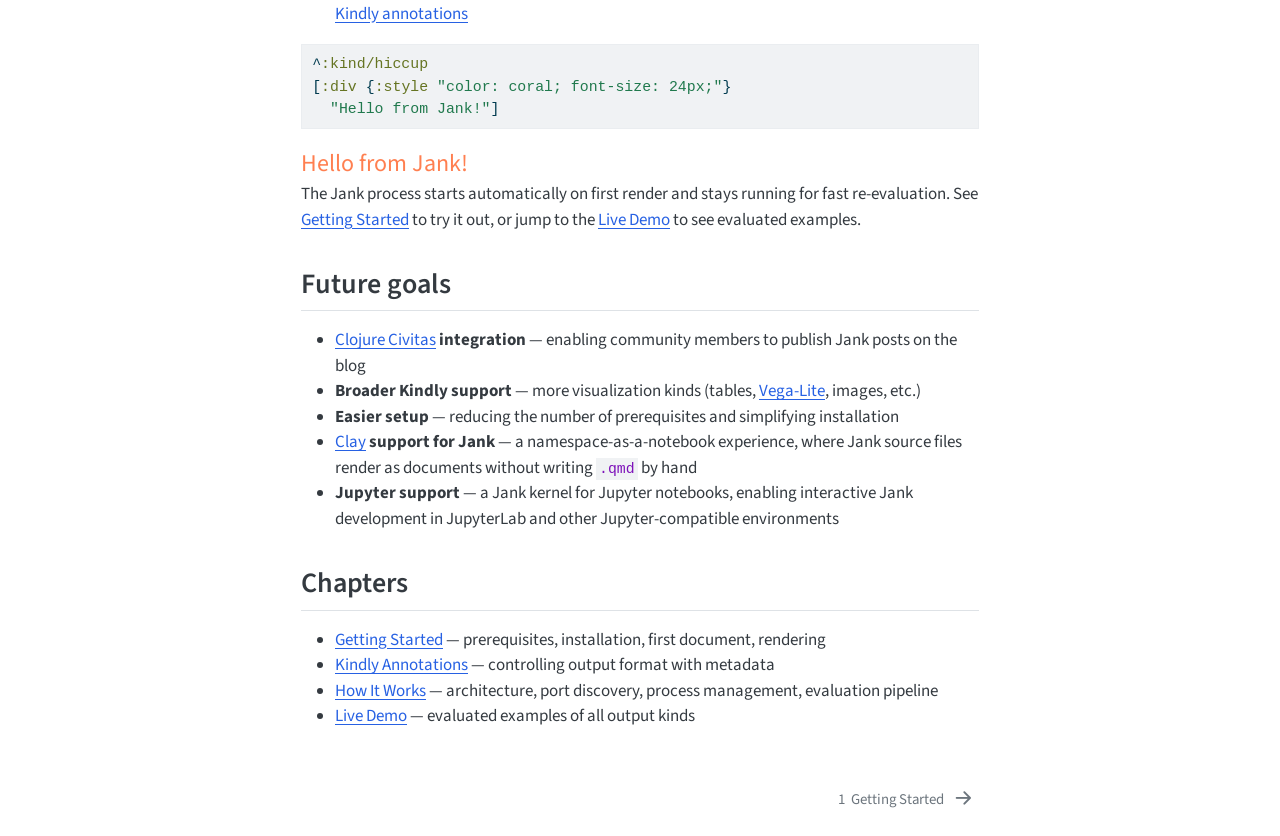
==== commit 2159a3c2: "Built site for gh-pages" ====
--- a/index.html
+++ b/index.html
@@ -164,8 +164,14 @@
 </li>
         <li class="sidebar-item">
   <div class="sidebar-item-container"> 
+  <a href="./how-it-works.html" class="sidebar-item-text sidebar-link">
+ <span class="menu-text"><span class="chapter-number">3</span>&nbsp; <span class="chapter-title">How It Works</span></span></a>
+  </div>
+</li>
+        <li class="sidebar-item">
+  <div class="sidebar-item-container"> 
   <a href="./example.html" class="sidebar-item-text sidebar-link">
- <span class="menu-text"><span class="chapter-number">3</span>&nbsp; <span class="chapter-title">Live Demo</span></span></a>
+ <span class="menu-text"><span class="chapter-number">4</span>&nbsp; <span class="chapter-title">Live Demo</span></span></a>
   </div>
 </li>
     </ul>
@@ -180,11 +186,13 @@
   <ul>
   <li><a href="#overview" id="toc-overview" class="nav-link active" data-scroll-target="#overview">Overview</a>
   <ul class="collapse">
+  <li><a href="#status" id="toc-status" class="nav-link" data-scroll-target="#status">Status</a></li>
   <li><a href="#what-is-quarto" id="toc-what-is-quarto" class="nav-link" data-scroll-target="#what-is-quarto">What is Quarto?</a></li>
   <li><a href="#what-is-jank" id="toc-what-is-jank" class="nav-link" data-scroll-target="#what-is-jank">What is Jank?</a></li>
   <li><a href="#clojure-ecosystem-connection" id="toc-clojure-ecosystem-connection" class="nav-link" data-scroll-target="#clojure-ecosystem-connection">Clojure ecosystem connection</a></li>
   <li><a href="#how-it-works" id="toc-how-it-works" class="nav-link" data-scroll-target="#how-it-works">How it works</a></li>
   <li><a href="#future-goals" id="toc-future-goals" class="nav-link" data-scroll-target="#future-goals">Future goals</a></li>
+  <li><a href="#chapters" id="toc-chapters" class="nav-link" data-scroll-target="#chapters">Chapters</a></li>
   </ul></li>
   </ul>
 </nav>
@@ -215,7 +223,7 @@
 <section id="overview" class="level1 unnumbered">
 <h1 class="unnumbered">Overview</h1>
 <p><strong>Janqua</strong> is a <a href="https://quarto.org">Quarto</a> extension for evaluating <a href="https://jank-lang.org">Jank</a> code blocks in documents.</p>
-<p>Write Jank code in <code>.qmd</code> files and get live results — code output, inline SVG, Plotly charts, markdown tables, and more. Uses the <a href="https://scicloj.github.io/kindly-noted/">Kindly</a> convention for rendering, compatible with the Clojure ecosystem.</p>
+<p>Write Jank code in <code>.qmd</code> files and get live results — code output, inline <a href="https://en.wikipedia.org/wiki/SVG">SVG</a>, <a href="https://plotly.com/javascript/">Plotly.js</a> charts, markdown tables, and more. Use it for publishing documents or for interactive data exploration with <code>quarto preview</code>, which re-renders on every save. Uses the <a href="https://scicloj.github.io/kindly-noted/">Kindly</a> convention for rendering, compatible with the <a href="https://clojure.org/">Clojure</a> ecosystem.</p>
 <div class="callout callout-style-default callout-note callout-titled">
 <div class="callout-header d-flex align-content-center">
 <div class="callout-icon-container">
@@ -226,9 +234,13 @@
 </div>
 </div>
 <div class="callout-body-container callout-body">
-<p>Janqua is at an <strong>experimental stage</strong>. Things may change, and some rough edges are expected. Feedback, bug reports, and ideas are very welcome — please open an issue on <a href="https://github.com/scicloj/janqua/issues">GitHub</a> or reach out on the <a href="https://scicloj.github.io/docs/community/chat/">Scicloj Zulip chat</a>.</p>
+<p>Janqua is at an <strong>experimental stage</strong>. Things may change, and some rough edges are expected. Feedback, bug reports, and ideas are very welcome — please open an issue on <a href="https://github.com/scicloj/janqua/issues">GitHub</a> or reach out on the <a href="https://scicloj.github.io/docs/community/chat/">Clojurians Zulip chat</a>.</p>
 </div>
 </div>
+<section id="status" class="level2">
+<h2 class="anchored" data-anchor-id="status">Status</h2>
+<p>experimental</p>
+</section>
 <section id="what-is-quarto" class="level2">
 <h2 class="anchored" data-anchor-id="what-is-quarto">What is Quarto?</h2>
 <p><a href="https://quarto.org">Quarto</a> is an open-source publishing system for technical documents. You write <code>.qmd</code> (Quarto Markdown) files mixing prose and code, and Quarto renders them to HTML, PDF, slides, and other formats.</p>
@@ -241,11 +253,11 @@
 </section>
 <section id="what-is-jank" class="level2">
 <h2 class="anchored" data-anchor-id="what-is-jank">What is Jank?</h2>
-<p><a href="https://jank-lang.org">Jank</a> is a Clojure dialect that compiles to native code via C++. It aims for full Clojure compatibility with the performance of a native runtime. Jank includes an nREPL server, which Janqua uses to evaluate code interactively during document rendering.</p>
+<p><a href="https://jank-lang.org">Jank</a> is a <a href="https://clojure.org/">Clojure</a> dialect that compiles to native code via C++. It aims for full Clojure compatibility with the performance of a native runtime. Jank includes an <a href="https://nrepl.org/">nREPL</a> server, which Janqua uses to evaluate code interactively during document rendering.</p>
 </section>
 <section id="clojure-ecosystem-connection" class="level2">
 <h2 class="anchored" data-anchor-id="clojure-ecosystem-connection">Clojure ecosystem connection</h2>
-<p><a href="https://scicloj.github.io/clay">Clay</a> is a Clojure tool for data visualization and literate programming. Clay generates Quarto markdown from Clojure namespaces, then uses Quarto as a rendering engine to produce HTML pages, books, and slideshows. <a href="https://clojurecivitas.org/">Clojure Civitas</a>, the community blog, is built this way.</p>
+<p><a href="https://scicloj.github.io/clay">Clay</a> is a Clojure tool for data visualization and <a href="https://en.wikipedia.org/wiki/Literate_programming">literate programming</a>. Clay generates Quarto markdown from Clojure namespaces, then uses Quarto as a rendering engine to produce HTML pages, books, and slideshows. <a href="https://clojurecivitas.org/">Clojure Civitas</a>, the community blog, is built this way. Civitas can also render <code>.qmd</code> files directly (not just Clay-generated ones), so Janqua documents are expected to work well with it.</p>
 <p>Janqua brings a similar experience to Jank: you write Jank code directly in <code>.qmd</code> files, and the Quarto filter evaluates it during rendering. Both Janqua and Clay use the <a href="https://scicloj.github.io/kindly-noted/">Kindly</a> convention for rendering annotations, so code patterns are transferable between the two ecosystems.</p>
 </section>
 <section id="how-it-works" class="level2">
@@ -257,16 +269,28 @@
 <li>Results are inserted into the document — as code output, HTML, or markdown — based on <a href="./kindly.html">Kindly annotations</a></li>
 </ol>
 <div class="code-copy-outer-scaffold"><div class="sourceCode" id="cb1"><pre class="sourceCode clojure code-with-copy"><code class="sourceCode clojure"><span id="cb1-1"><a href="#cb1-1" aria-hidden="true" tabindex="-1"></a>^<span class="at">:kind/hiccup</span></span>
-<span id="cb1-2"><a href="#cb1-2" aria-hidden="true" tabindex="-1"></a>[<span class="at">:div</span> {<span class="at">:style</span> <span class="st">"color: coral; font-size: 24px;"</span>} <span class="st">"Hello from Jank!"</span>]</span></code></pre></div><button title="Copy to Clipboard" class="code-copy-button"><i class="bi"></i></button></div>
+<span id="cb1-2"><a href="#cb1-2" aria-hidden="true" tabindex="-1"></a>[<span class="at">:div</span> {<span class="at">:style</span> <span class="st">"color: coral; font-size: 24px;"</span>}</span>
+<span id="cb1-3"><a href="#cb1-3" aria-hidden="true" tabindex="-1"></a>  <span class="st">"Hello from Jank!"</span>]</span></code></pre></div><button title="Copy to Clipboard" class="code-copy-button"><i class="bi"></i></button></div>
+<div style="color: coral; font-size: 24px;">Hello from Jank!</div>
 <p>The Jank process starts automatically on first render and stays running for fast re-evaluation. See <a href="./getting-started.html">Getting Started</a> to try it out, or jump to the <a href="./example.html">Live Demo</a> to see evaluated examples.</p>
 </section>
 <section id="future-goals" class="level2">
 <h2 class="anchored" data-anchor-id="future-goals">Future goals</h2>
 <ul>
 <li><strong><a href="https://clojurecivitas.org/">Clojure Civitas</a> integration</strong> — enabling community members to publish Jank posts on the blog</li>
-<li><strong>Broader Kindly support</strong> — more visualization kinds (tables, Vega-Lite, images, etc.)</li>
+<li><strong>Broader Kindly support</strong> — more visualization kinds (tables, <a href="https://vega.github.io/vega-lite/">Vega-Lite</a>, images, etc.)</li>
 <li><strong>Easier setup</strong> — reducing the number of prerequisites and simplifying installation</li>
 <li><strong><a href="https://scicloj.github.io/clay">Clay</a> support for Jank</strong> — a namespace-as-a-notebook experience, where Jank source files render as documents without writing <code>.qmd</code> by hand</li>
+<li><strong>Jupyter support</strong> — a Jank kernel for Jupyter notebooks, enabling interactive Jank development in JupyterLab and other Jupyter-compatible environments</li>
+</ul>
+</section>
+<section id="chapters" class="level2">
+<h2 class="anchored" data-anchor-id="chapters">Chapters</h2>
+<ul>
+<li><a href="./getting-started.html">Getting Started</a> — prerequisites, installation, first document, rendering</li>
+<li><a href="./kindly.html">Kindly Annotations</a> — controlling output format with metadata</li>
+<li><a href="./how-it-works.html">How It Works</a> — architecture, port discovery, process management, evaluation pipeline</li>
+<li><a href="./example.html">Live Demo</a> — evaluated examples of all output kinds</li>
 </ul>
 
 
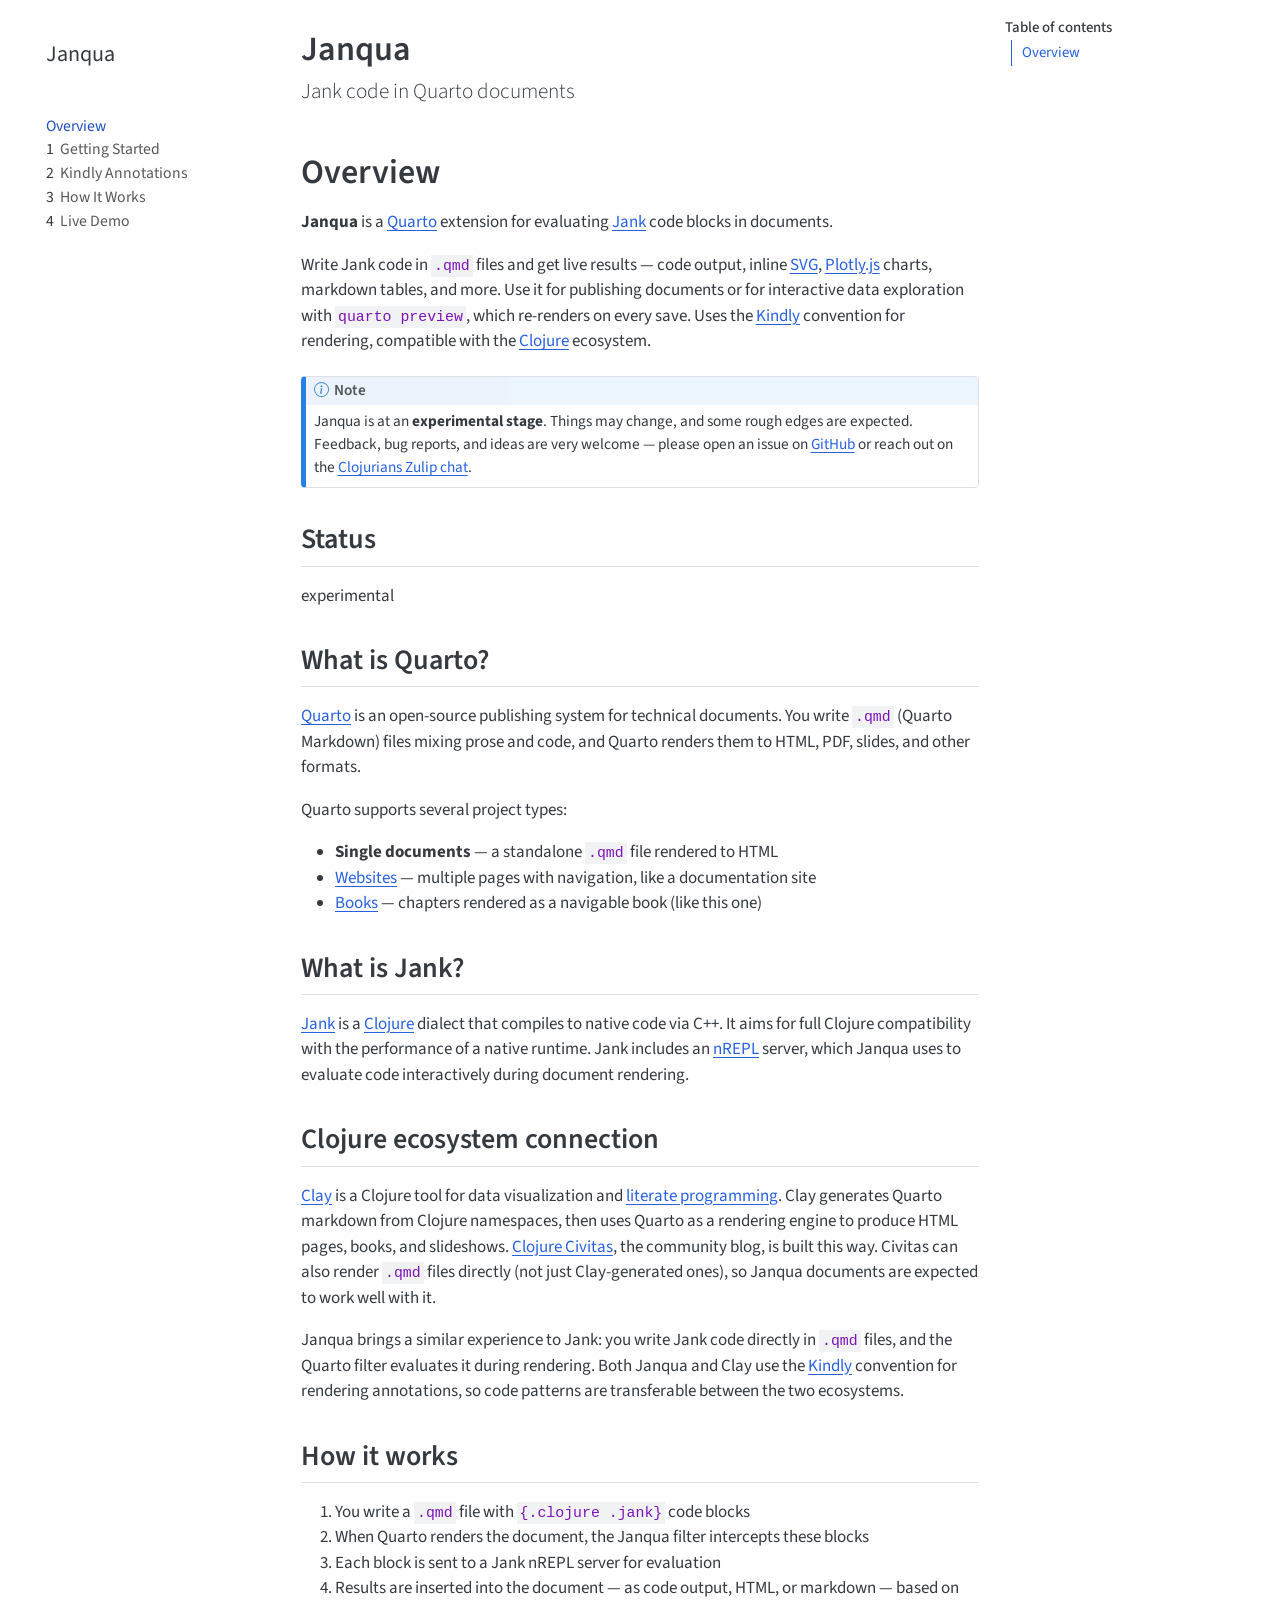
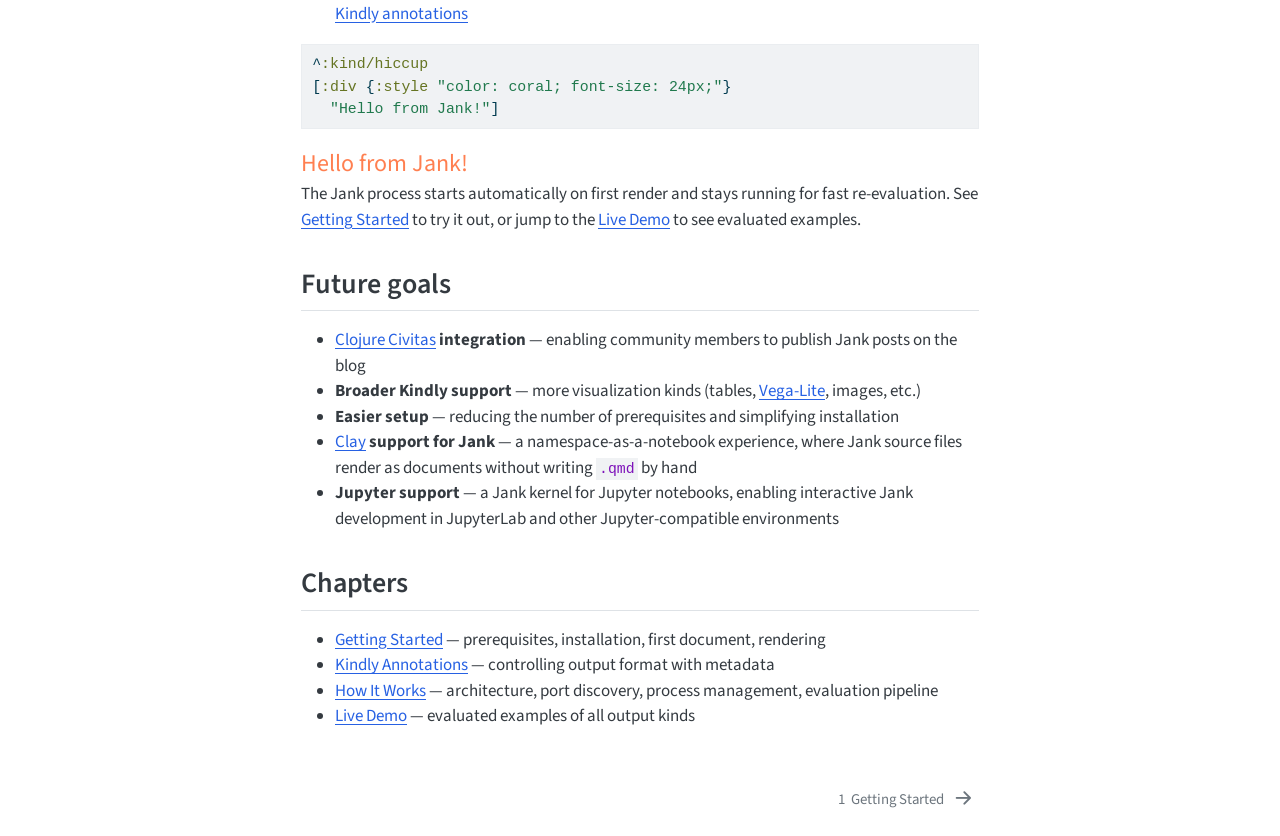
==== commit d6c3f3e7: "Built site for gh-pages" ====
--- a/index.html
+++ b/index.html
@@ -263,7 +263,7 @@
 <section id="how-it-works" class="level2">
 <h2 class="anchored" data-anchor-id="how-it-works">How it works</h2>
 <ol type="1">
-<li>You write a <code>.qmd</code> file with <code>{.jank}</code> code blocks</li>
+<li>You write a <code>.qmd</code> file with <code>{.clojure .jank}</code> code blocks</li>
 <li>When Quarto renders the document, the Janqua filter intercepts these blocks</li>
 <li>Each block is sent to a Jank nREPL server for evaluation</li>
 <li>Results are inserted into the document — as code output, HTML, or markdown — based on <a href="./kindly.html">Kindly annotations</a></li>
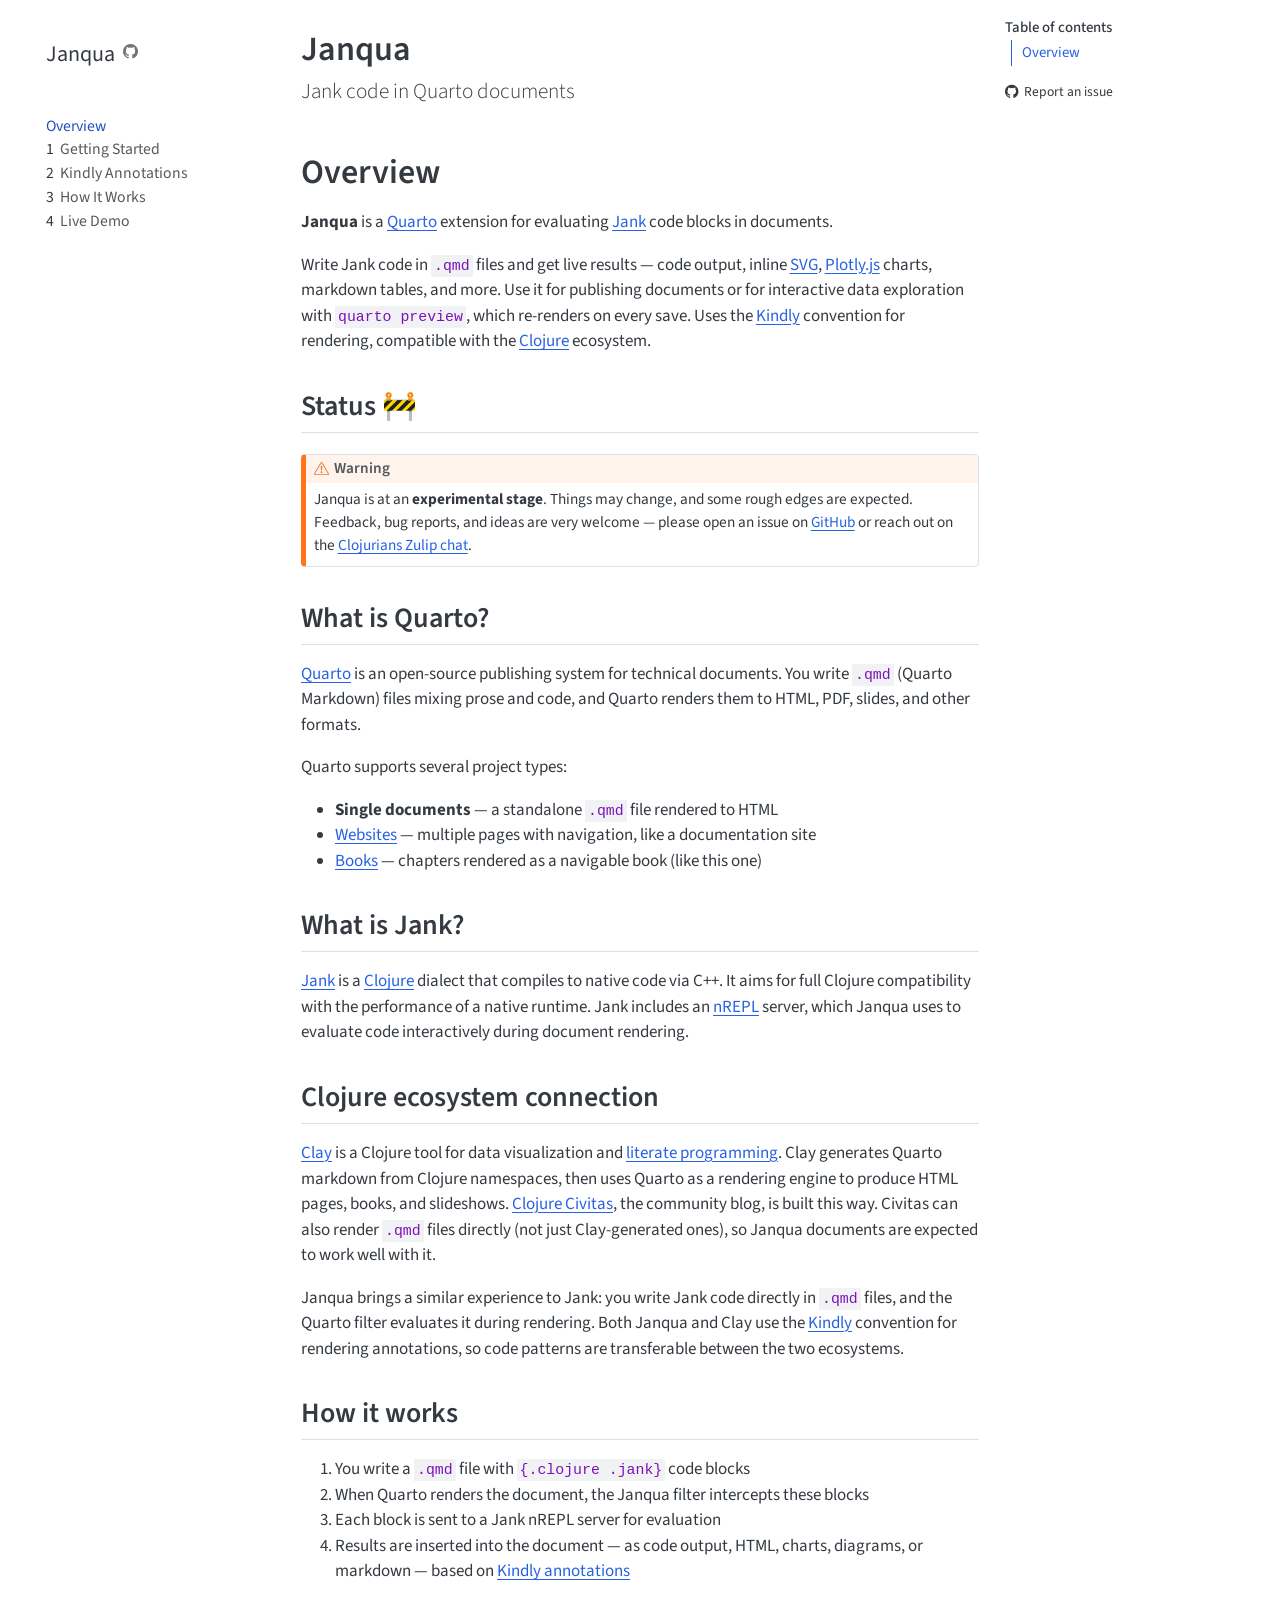
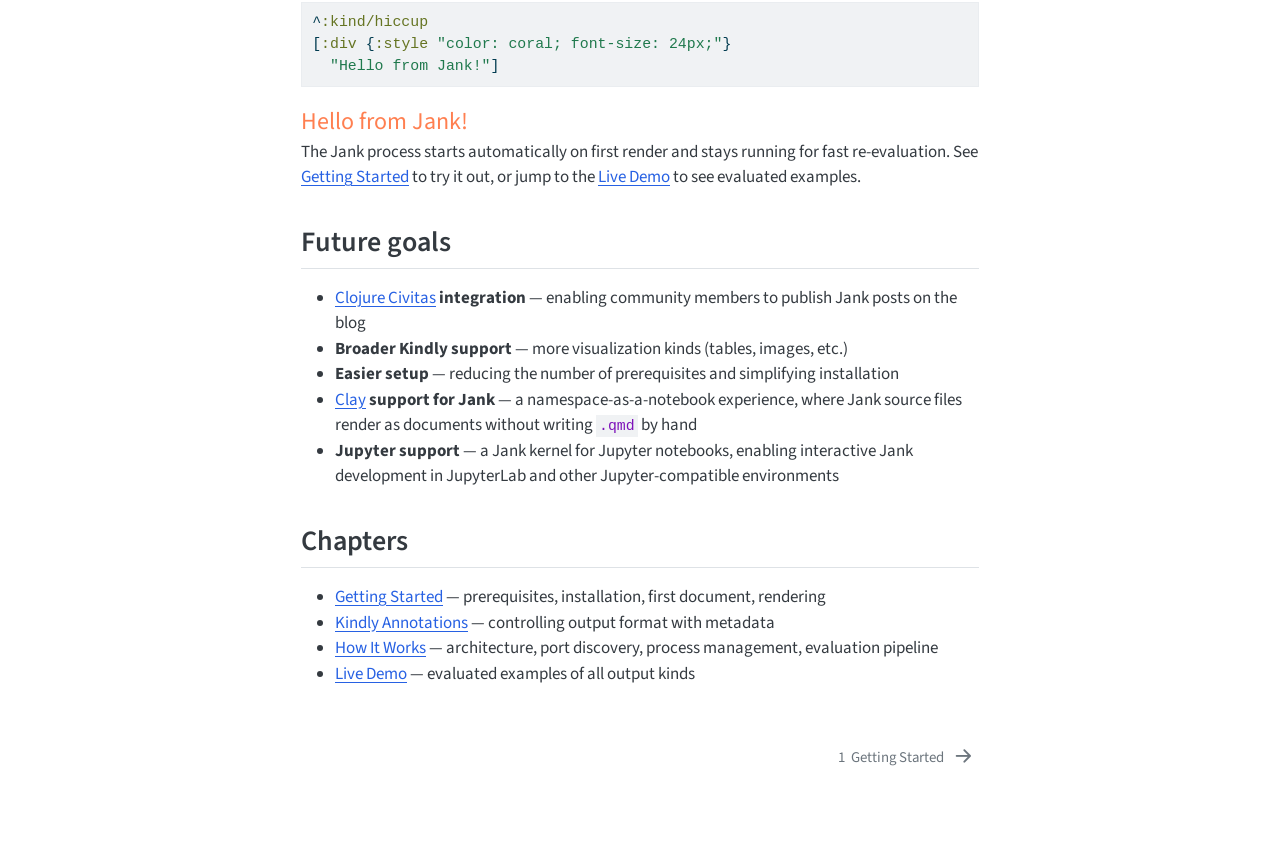
==== commit 4cedabfe: "Built site for gh-pages" ====
--- a/index.html
+++ b/index.html
@@ -135,6 +135,9 @@
       </a>
     <div class="sidebar-title mb-0 py-0">
       <a href="./">Janqua</a> 
+        <div class="sidebar-tools-main">
+    <a href="https://github.com/scicloj/janqua" title="Source Code" class="quarto-navigation-tool px-1" aria-label="Source Code"><i class="bi bi-github"></i></a>
+</div>
     </div>
       </div>
         <div class="mt-2 flex-shrink-0 align-items-center">
@@ -186,7 +189,7 @@
   <ul>
   <li><a href="#overview" id="toc-overview" class="nav-link active" data-scroll-target="#overview">Overview</a>
   <ul class="collapse">
-  <li><a href="#status" id="toc-status" class="nav-link" data-scroll-target="#status">Status</a></li>
+  <li><a href="#status" id="toc-status" class="nav-link" data-scroll-target="#status">Status 🚧</a></li>
   <li><a href="#what-is-quarto" id="toc-what-is-quarto" class="nav-link" data-scroll-target="#what-is-quarto">What is Quarto?</a></li>
   <li><a href="#what-is-jank" id="toc-what-is-jank" class="nav-link" data-scroll-target="#what-is-jank">What is Jank?</a></li>
   <li><a href="#clojure-ecosystem-connection" id="toc-clojure-ecosystem-connection" class="nav-link" data-scroll-target="#clojure-ecosystem-connection">Clojure ecosystem connection</a></li>
@@ -195,7 +198,7 @@
   <li><a href="#chapters" id="toc-chapters" class="nav-link" data-scroll-target="#chapters">Chapters</a></li>
   </ul></li>
   </ul>
-</nav>
+<div class="toc-actions"><ul><li><a href="https://github.com/scicloj/janqua/issues/new" class="toc-action"><i class="bi bi-github"></i>Report an issue</a></li></ul></div></nav>
     </div>
 <!-- main -->
 <main class="content" id="quarto-document-content">
@@ -224,22 +227,21 @@
 <h1 class="unnumbered">Overview</h1>
 <p><strong>Janqua</strong> is a <a href="https://quarto.org">Quarto</a> extension for evaluating <a href="https://jank-lang.org">Jank</a> code blocks in documents.</p>
 <p>Write Jank code in <code>.qmd</code> files and get live results — code output, inline <a href="https://en.wikipedia.org/wiki/SVG">SVG</a>, <a href="https://plotly.com/javascript/">Plotly.js</a> charts, markdown tables, and more. Use it for publishing documents or for interactive data exploration with <code>quarto preview</code>, which re-renders on every save. Uses the <a href="https://scicloj.github.io/kindly-noted/">Kindly</a> convention for rendering, compatible with the <a href="https://clojure.org/">Clojure</a> ecosystem.</p>
-<div class="callout callout-style-default callout-note callout-titled">
+<section id="status" class="level2">
+<h2 class="anchored" data-anchor-id="status">Status 🚧</h2>
+<div class="callout callout-style-default callout-warning callout-titled">
 <div class="callout-header d-flex align-content-center">
 <div class="callout-icon-container">
 <i class="callout-icon"></i>
 </div>
 <div class="callout-title-container flex-fill">
-Note
+Warning
 </div>
 </div>
 <div class="callout-body-container callout-body">
 <p>Janqua is at an <strong>experimental stage</strong>. Things may change, and some rough edges are expected. Feedback, bug reports, and ideas are very welcome — please open an issue on <a href="https://github.com/scicloj/janqua/issues">GitHub</a> or reach out on the <a href="https://scicloj.github.io/docs/community/chat/">Clojurians Zulip chat</a>.</p>
 </div>
 </div>
-<section id="status" class="level2">
-<h2 class="anchored" data-anchor-id="status">Status</h2>
-<p>experimental</p>
 </section>
 <section id="what-is-quarto" class="level2">
 <h2 class="anchored" data-anchor-id="what-is-quarto">What is Quarto?</h2>
@@ -266,7 +268,7 @@
 <li>You write a <code>.qmd</code> file with <code>{.clojure .jank}</code> code blocks</li>
 <li>When Quarto renders the document, the Janqua filter intercepts these blocks</li>
 <li>Each block is sent to a Jank nREPL server for evaluation</li>
-<li>Results are inserted into the document — as code output, HTML, or markdown — based on <a href="./kindly.html">Kindly annotations</a></li>
+<li>Results are inserted into the document — as code output, HTML, charts, diagrams, or markdown — based on <a href="./kindly.html">Kindly annotations</a></li>
 </ol>
 <div class="code-copy-outer-scaffold"><div class="sourceCode" id="cb1"><pre class="sourceCode clojure code-with-copy"><code class="sourceCode clojure"><span id="cb1-1"><a href="#cb1-1" aria-hidden="true" tabindex="-1"></a>^<span class="at">:kind/hiccup</span></span>
 <span id="cb1-2"><a href="#cb1-2" aria-hidden="true" tabindex="-1"></a>[<span class="at">:div</span> {<span class="at">:style</span> <span class="st">"color: coral; font-size: 24px;"</span>}</span>
@@ -278,7 +280,7 @@
 <h2 class="anchored" data-anchor-id="future-goals">Future goals</h2>
 <ul>
 <li><strong><a href="https://clojurecivitas.org/">Clojure Civitas</a> integration</strong> — enabling community members to publish Jank posts on the blog</li>
-<li><strong>Broader Kindly support</strong> — more visualization kinds (tables, <a href="https://vega.github.io/vega-lite/">Vega-Lite</a>, images, etc.)</li>
+<li><strong>Broader Kindly support</strong> — more visualization kinds (tables, images, etc.)</li>
 <li><strong>Easier setup</strong> — reducing the number of prerequisites and simplifying installation</li>
 <li><strong><a href="https://scicloj.github.io/clay">Clay</a> support for Jank</strong> — a namespace-as-a-notebook experience, where Jank source files render as documents without writing <code>.qmd</code> by hand</li>
 <li><strong>Jupyter support</strong> — a Jank kernel for Jupyter notebooks, enabling interactive Jank development in JupyterLab and other Jupyter-compatible environments</li>
@@ -712,4 +714,4 @@
 
 
 
-</body></html>+<footer class="footer"><div class="nav-footer"><div class="nav-footer-center"><div class="toc-actions d-sm-block d-md-none"><ul><li><a href="https://github.com/scicloj/janqua/issues/new" class="toc-action"><i class="bi bi-github"></i>Report an issue</a></li></ul></div></div></div></footer></body></html>
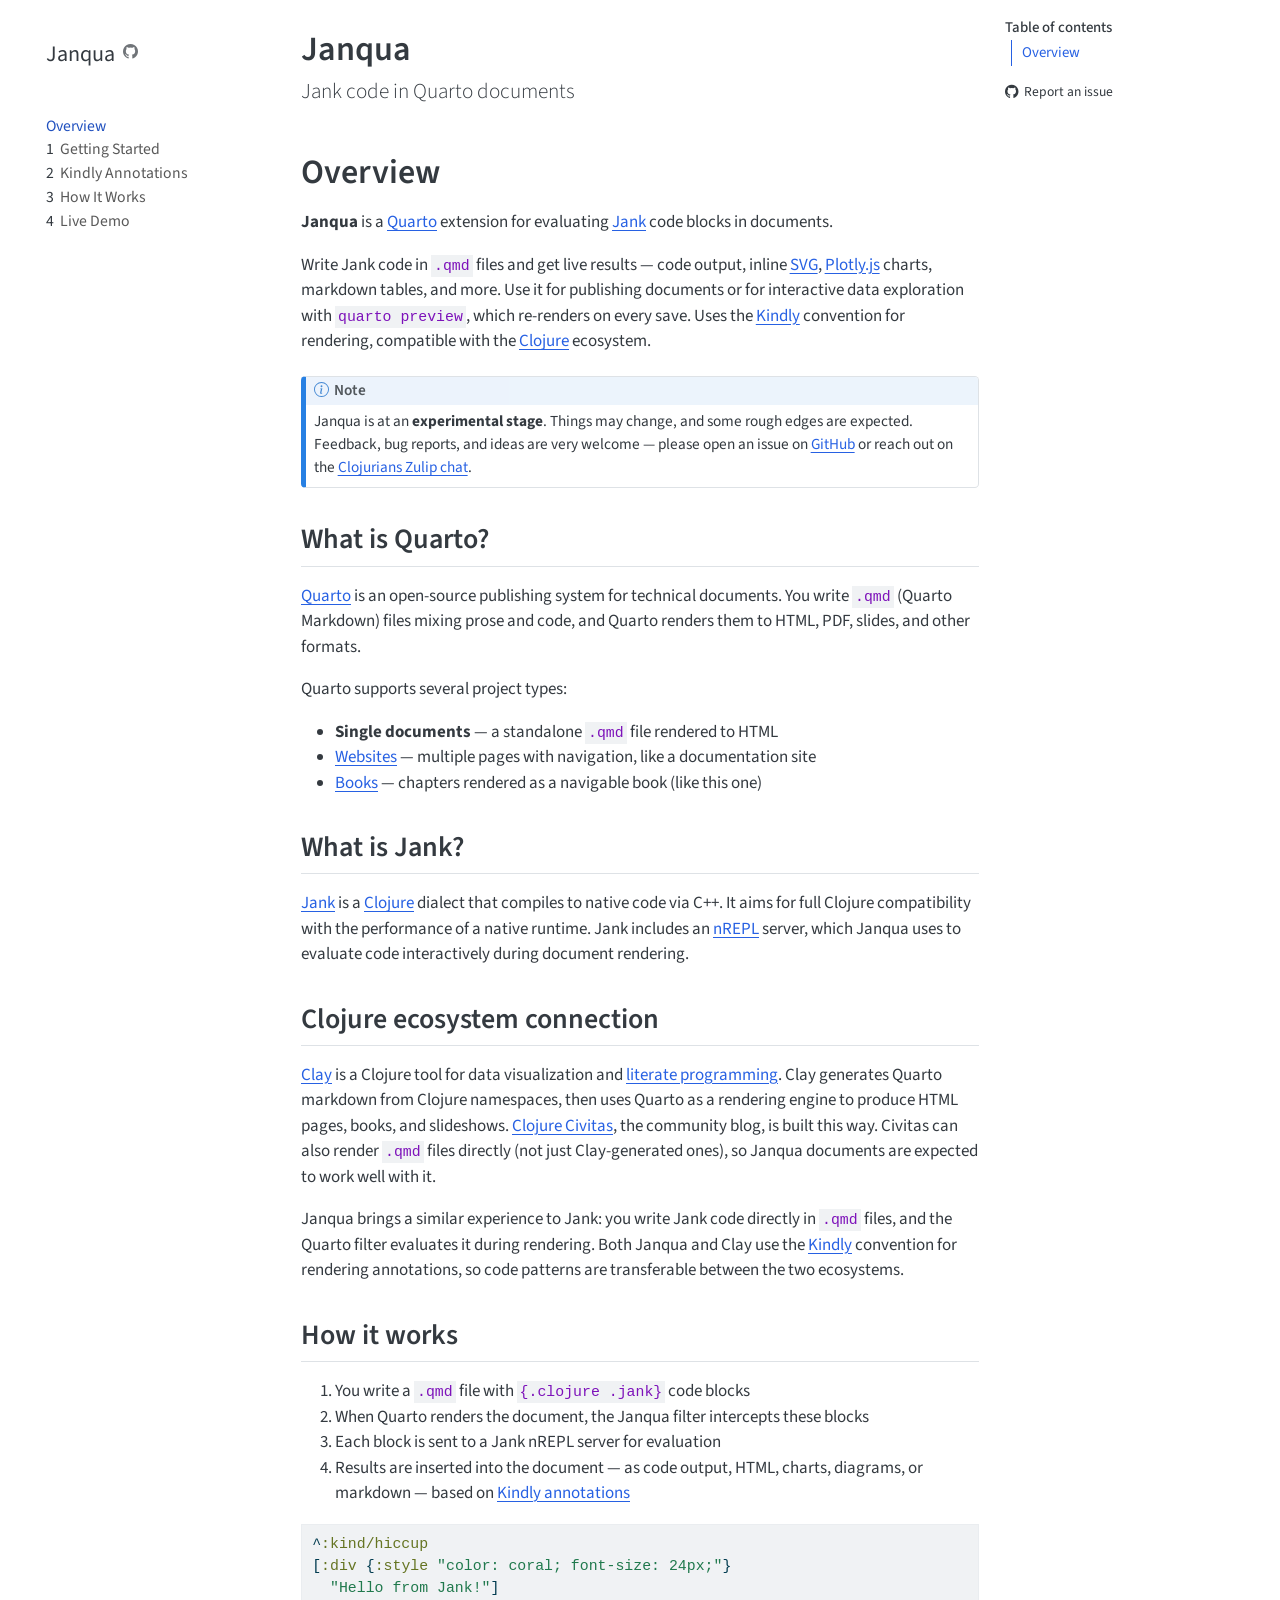
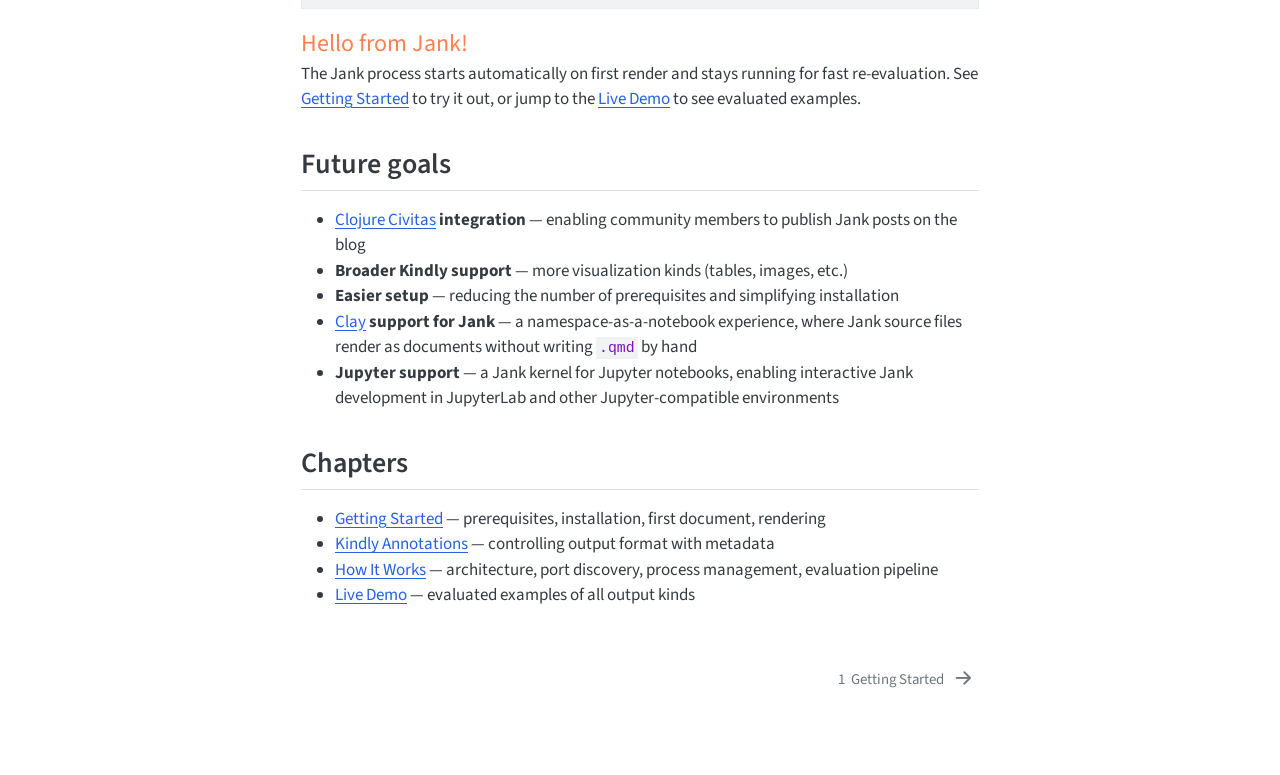
==== commit 90c511c2: "Built site for gh-pages" ====
--- a/index.html
+++ b/index.html
@@ -189,7 +189,6 @@
   <ul>
   <li><a href="#overview" id="toc-overview" class="nav-link active" data-scroll-target="#overview">Overview</a>
   <ul class="collapse">
-  <li><a href="#status" id="toc-status" class="nav-link" data-scroll-target="#status">Status 🚧</a></li>
   <li><a href="#what-is-quarto" id="toc-what-is-quarto" class="nav-link" data-scroll-target="#what-is-quarto">What is Quarto?</a></li>
   <li><a href="#what-is-jank" id="toc-what-is-jank" class="nav-link" data-scroll-target="#what-is-jank">What is Jank?</a></li>
   <li><a href="#clojure-ecosystem-connection" id="toc-clojure-ecosystem-connection" class="nav-link" data-scroll-target="#clojure-ecosystem-connection">Clojure ecosystem connection</a></li>
@@ -227,22 +226,19 @@
 <h1 class="unnumbered">Overview</h1>
 <p><strong>Janqua</strong> is a <a href="https://quarto.org">Quarto</a> extension for evaluating <a href="https://jank-lang.org">Jank</a> code blocks in documents.</p>
 <p>Write Jank code in <code>.qmd</code> files and get live results — code output, inline <a href="https://en.wikipedia.org/wiki/SVG">SVG</a>, <a href="https://plotly.com/javascript/">Plotly.js</a> charts, markdown tables, and more. Use it for publishing documents or for interactive data exploration with <code>quarto preview</code>, which re-renders on every save. Uses the <a href="https://scicloj.github.io/kindly-noted/">Kindly</a> convention for rendering, compatible with the <a href="https://clojure.org/">Clojure</a> ecosystem.</p>
-<section id="status" class="level2">
-<h2 class="anchored" data-anchor-id="status">Status 🚧</h2>
-<div class="callout callout-style-default callout-warning callout-titled">
+<div class="callout callout-style-default callout-note callout-titled">
 <div class="callout-header d-flex align-content-center">
 <div class="callout-icon-container">
 <i class="callout-icon"></i>
 </div>
 <div class="callout-title-container flex-fill">
-Warning
+Note
 </div>
 </div>
 <div class="callout-body-container callout-body">
 <p>Janqua is at an <strong>experimental stage</strong>. Things may change, and some rough edges are expected. Feedback, bug reports, and ideas are very welcome — please open an issue on <a href="https://github.com/scicloj/janqua/issues">GitHub</a> or reach out on the <a href="https://scicloj.github.io/docs/community/chat/">Clojurians Zulip chat</a>.</p>
 </div>
 </div>
-</section>
 <section id="what-is-quarto" class="level2">
 <h2 class="anchored" data-anchor-id="what-is-quarto">What is Quarto?</h2>
 <p><a href="https://quarto.org">Quarto</a> is an open-source publishing system for technical documents. You write <code>.qmd</code> (Quarto Markdown) files mixing prose and code, and Quarto renders them to HTML, PDF, slides, and other formats.</p>
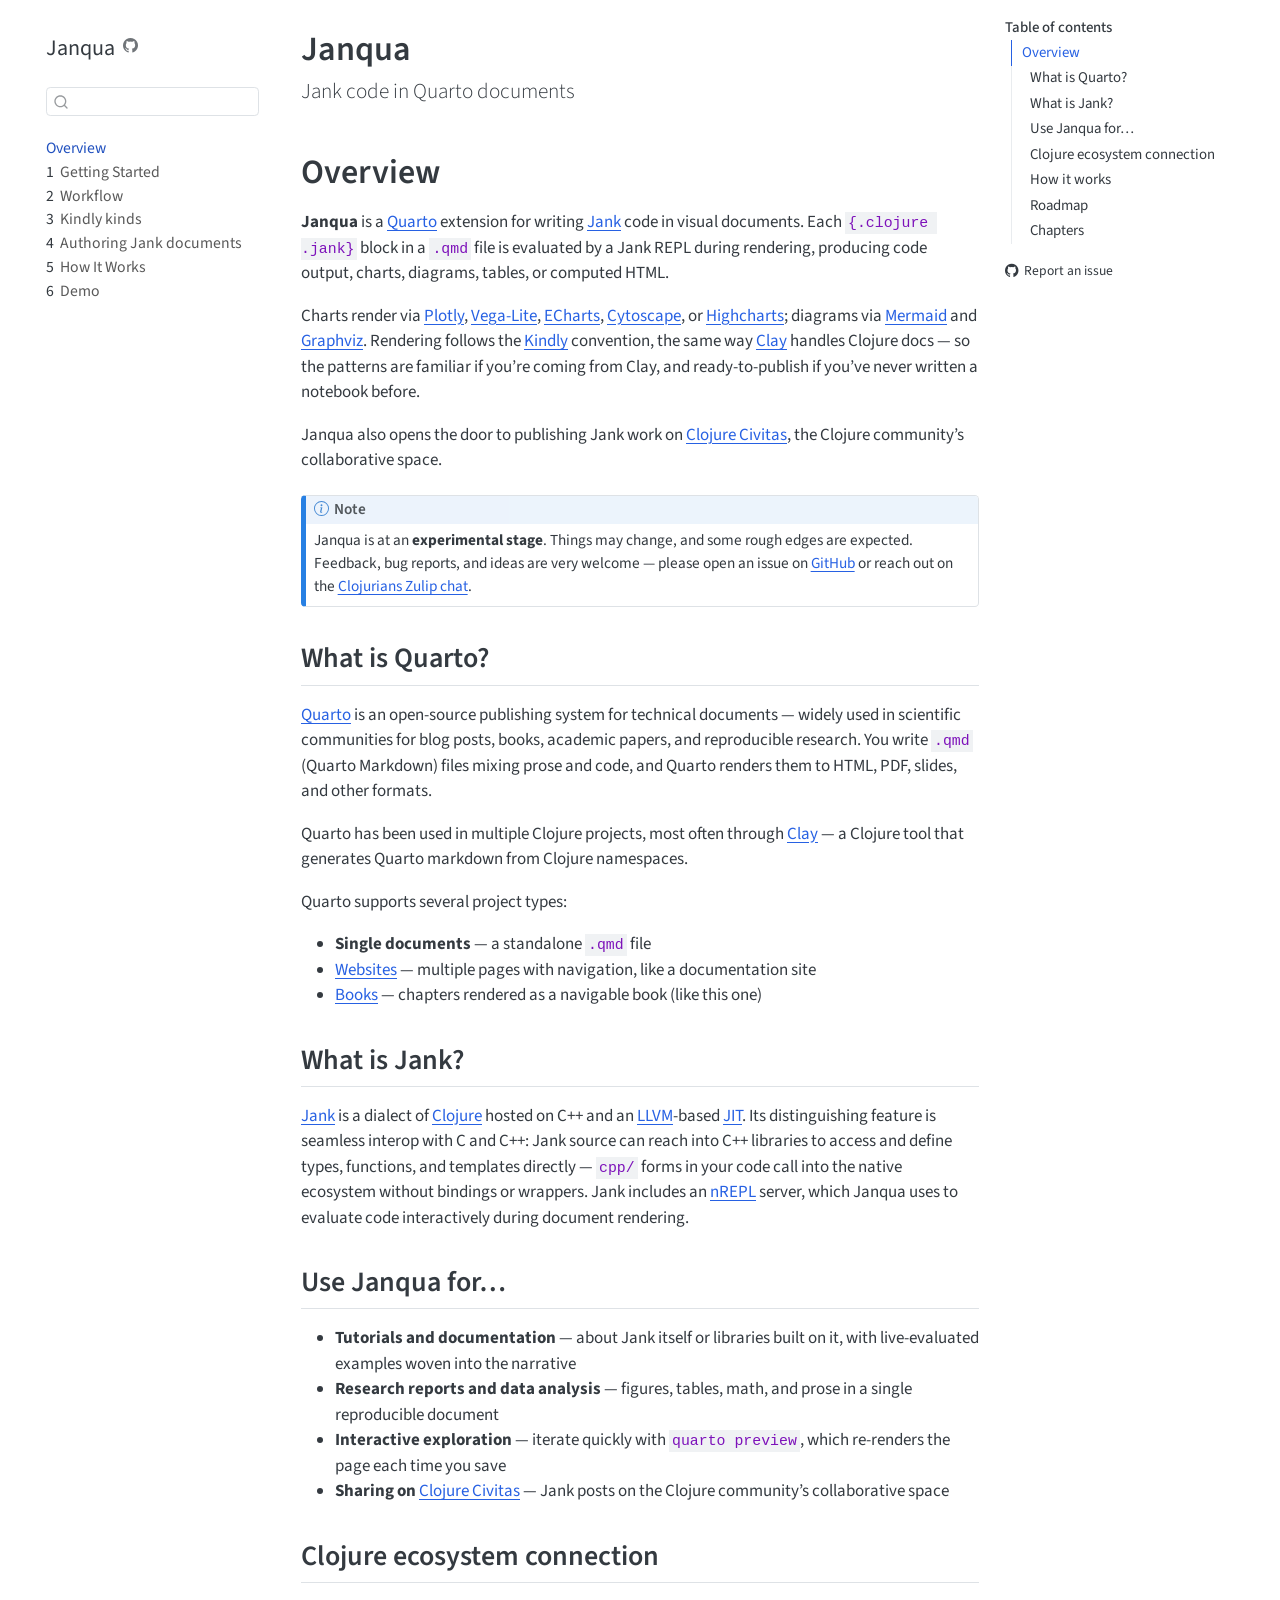
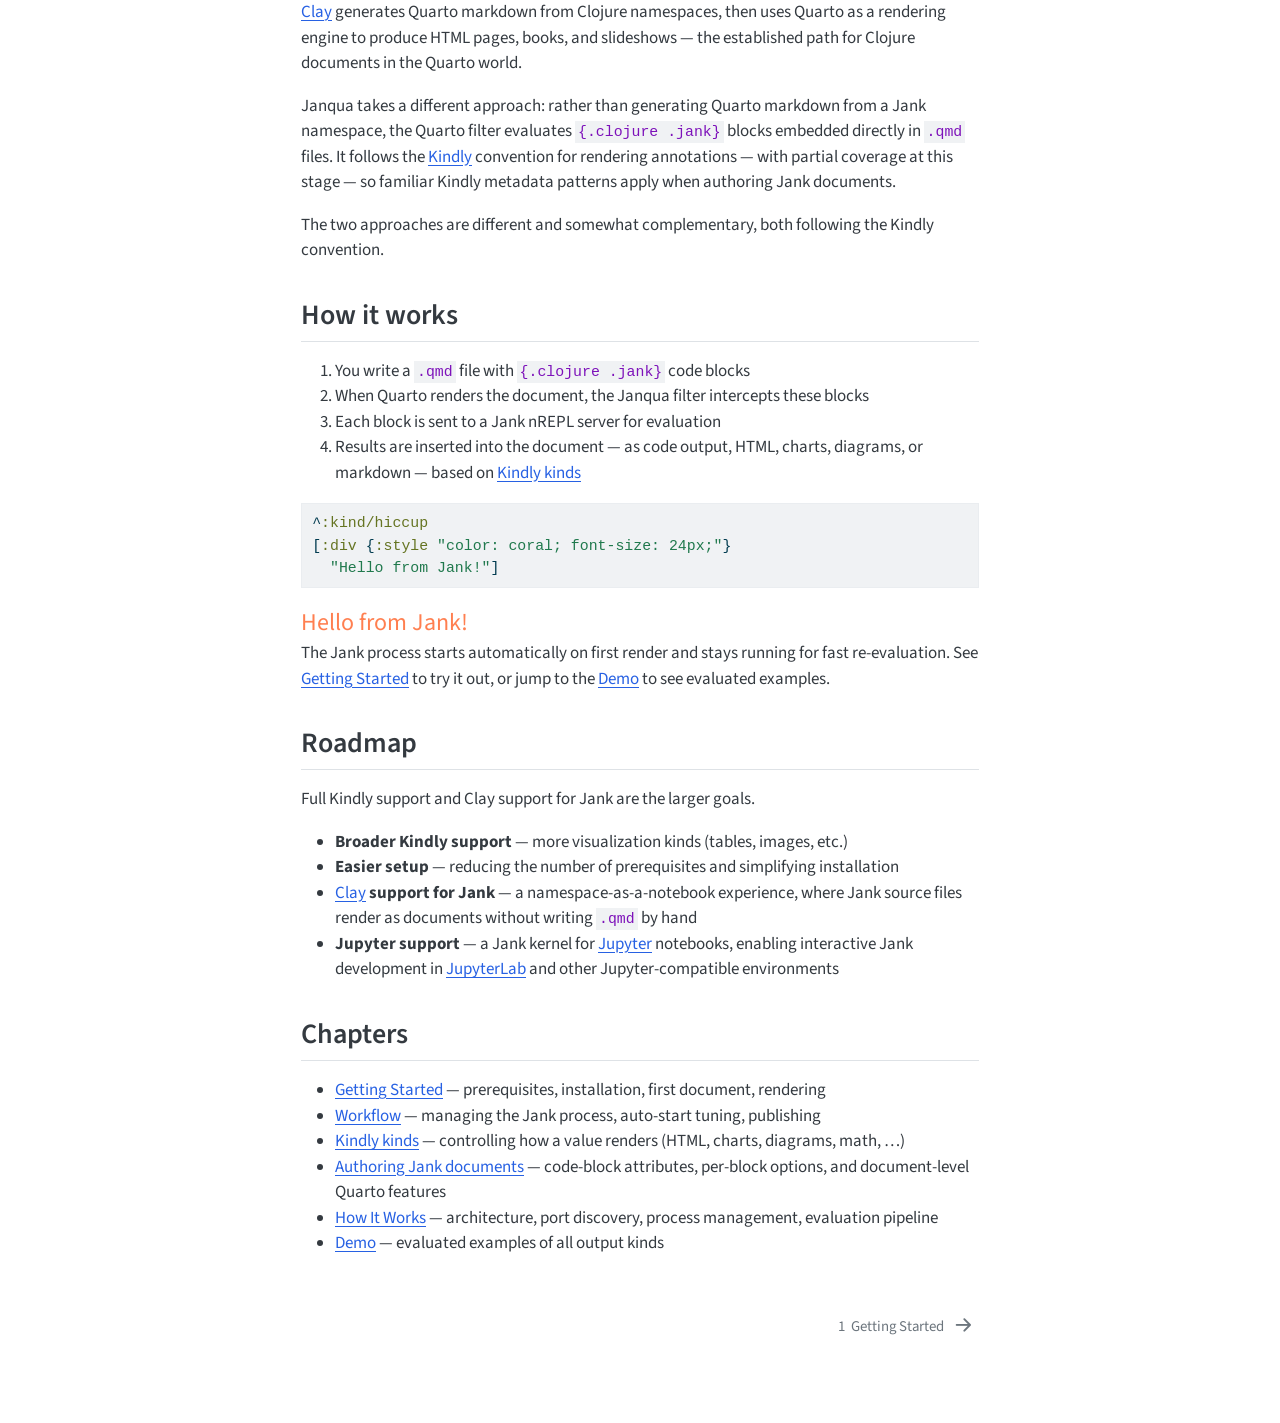
==== commit 089c2445: "Built site for gh-pages" ====
--- a/index.html
+++ b/index.html
@@ -2,13 +2,16 @@
 <html xmlns="http://www.w3.org/1999/xhtml" lang="en" xml:lang="en"><head>
 
 <meta charset="utf-8">
-<meta name="generator" content="quarto-1.8.24">
+<meta name="generator" content="quarto-1.9.36">
 
 <meta name="viewport" content="width=device-width, initial-scale=1.0, user-scalable=yes">
 
 
 <title>Janqua</title>
 <style>
+/* Default styles provided by pandoc.
+** See https://pandoc.org/MANUAL.html#variables-for-html for config info.
+*/
 code{white-space: pre-wrap;}
 span.smallcaps{font-variant: small-caps;}
 div.columns{display: flex; gap: min(4vw, 1.5em);}
@@ -68,15 +71,14 @@
 <link href="./getting-started.html" rel="next">
 <script src="site_libs/quarto-html/quarto.js" type="module"></script>
 <script src="site_libs/quarto-html/tabsets/tabsets.js" type="module"></script>
-<script src="site_libs/quarto-html/axe/axe-check.js" type="module"></script>
 <script src="site_libs/quarto-html/popper.min.js"></script>
 <script src="site_libs/quarto-html/tippy.umd.min.js"></script>
 <script src="site_libs/quarto-html/anchor.min.js"></script>
 <link href="site_libs/quarto-html/tippy.css" rel="stylesheet">
-<link href="site_libs/quarto-html/quarto-syntax-highlighting-dc55a5b9e770e841cd82e46aadbfb9b0.css" rel="stylesheet" id="quarto-text-highlighting-styles">
+<link href="site_libs/quarto-html/quarto-syntax-highlighting-845c23b38eaddc0f92fda52bfe77a8c8.css" rel="stylesheet" id="quarto-text-highlighting-styles">
 <script src="site_libs/bootstrap/bootstrap.min.js"></script>
 <link href="site_libs/bootstrap/bootstrap-icons.css" rel="stylesheet">
-<link href="site_libs/bootstrap/bootstrap-c712ec7de6bdf70644c7d4934cf2a4f5.min.css" rel="stylesheet" append-hash="true" id="quarto-bootstrap" data-mode="light">
+<link href="site_libs/bootstrap/bootstrap-47c769d3d3297953383b17cda1be3526.min.css" rel="stylesheet" append-hash="true" id="quarto-bootstrap" data-mode="light">
 <script id="quarto-search-options" type="application/json">{
   "location": "sidebar",
   "copy-button": false,
@@ -104,6 +106,23 @@
     "search-label": "Search"
   }
 }</script>
+<style>
+/* Distinguish Jank output blocks from input code */
+.cell-output pre code.sourceCode {
+  background-color: transparent;
+  border-left: 3px solid #e0e0e0;
+  padding-left: 0.8em;
+}
+
+/* Cap stdout-block height so a noisy `(println …)` (e.g. a debug
+   `dotimes 1000`) doesn't push everything below it off the page.
+   Display blocks (charts, return values) and error blocks stay
+   uncapped — those need to remain fully visible. */
+.cell-output-stdout pre {
+  max-height: 30em;
+  overflow-y: auto;
+}
+</style>
 
 
 </head>
@@ -130,9 +149,7 @@
 <div id="quarto-content" class="quarto-container page-columns page-rows-contents page-layout-article">
 <!-- sidebar -->
   <nav id="quarto-sidebar" class="sidebar collapse collapse-horizontal quarto-sidebar-collapse-item sidebar-navigation floating overflow-auto">
-    <div class="pt-lg-2 mt-2 text-left sidebar-header sidebar-header-stacked">
-      <a href="./index.html" class="sidebar-logo-link">
-      </a>
+    <div class="pt-lg-2 mt-2 text-left sidebar-header">
     <div class="sidebar-title mb-0 py-0">
       <a href="./">Janqua</a> 
         <div class="sidebar-tools-main">
@@ -161,20 +178,32 @@
 </li>
         <li class="sidebar-item">
   <div class="sidebar-item-container"> 
-  <a href="./kindly.html" class="sidebar-item-text sidebar-link">
- <span class="menu-text"><span class="chapter-number">2</span>&nbsp; <span class="chapter-title">Kindly Annotations</span></span></a>
+  <a href="./workflow.html" class="sidebar-item-text sidebar-link">
+ <span class="menu-text"><span class="chapter-number">2</span>&nbsp; <span class="chapter-title">Workflow</span></span></a>
+  </div>
+</li>
+        <li class="sidebar-item">
+  <div class="sidebar-item-container"> 
+  <a href="./kindly-kinds.html" class="sidebar-item-text sidebar-link">
+ <span class="menu-text"><span class="chapter-number">3</span>&nbsp; <span class="chapter-title">Kindly kinds</span></span></a>
+  </div>
+</li>
+        <li class="sidebar-item">
+  <div class="sidebar-item-container"> 
+  <a href="./authoring.html" class="sidebar-item-text sidebar-link">
+ <span class="menu-text"><span class="chapter-number">4</span>&nbsp; <span class="chapter-title">Authoring Jank documents</span></span></a>
   </div>
 </li>
         <li class="sidebar-item">
   <div class="sidebar-item-container"> 
   <a href="./how-it-works.html" class="sidebar-item-text sidebar-link">
- <span class="menu-text"><span class="chapter-number">3</span>&nbsp; <span class="chapter-title">How It Works</span></span></a>
+ <span class="menu-text"><span class="chapter-number">5</span>&nbsp; <span class="chapter-title">How It Works</span></span></a>
   </div>
 </li>
         <li class="sidebar-item">
   <div class="sidebar-item-container"> 
-  <a href="./example.html" class="sidebar-item-text sidebar-link">
- <span class="menu-text"><span class="chapter-number">4</span>&nbsp; <span class="chapter-title">Live Demo</span></span></a>
+  <a href="./demo.html" class="sidebar-item-text sidebar-link">
+ <span class="menu-text"><span class="chapter-number">6</span>&nbsp; <span class="chapter-title">Demo</span></span></a>
   </div>
 </li>
     </ul>
@@ -191,9 +220,10 @@
   <ul class="collapse">
   <li><a href="#what-is-quarto" id="toc-what-is-quarto" class="nav-link" data-scroll-target="#what-is-quarto">What is Quarto?</a></li>
   <li><a href="#what-is-jank" id="toc-what-is-jank" class="nav-link" data-scroll-target="#what-is-jank">What is Jank?</a></li>
+  <li><a href="#use-janqua-for" id="toc-use-janqua-for" class="nav-link" data-scroll-target="#use-janqua-for">Use Janqua for…</a></li>
   <li><a href="#clojure-ecosystem-connection" id="toc-clojure-ecosystem-connection" class="nav-link" data-scroll-target="#clojure-ecosystem-connection">Clojure ecosystem connection</a></li>
   <li><a href="#how-it-works" id="toc-how-it-works" class="nav-link" data-scroll-target="#how-it-works">How it works</a></li>
-  <li><a href="#future-goals" id="toc-future-goals" class="nav-link" data-scroll-target="#future-goals">Future goals</a></li>
+  <li><a href="#roadmap" id="toc-roadmap" class="nav-link" data-scroll-target="#roadmap">Roadmap</a></li>
   <li><a href="#chapters" id="toc-chapters" class="nav-link" data-scroll-target="#chapters">Chapters</a></li>
   </ul></li>
   </ul>
@@ -224,8 +254,9 @@
 
 <section id="overview" class="level1 unnumbered">
 <h1 class="unnumbered">Overview</h1>
-<p><strong>Janqua</strong> is a <a href="https://quarto.org">Quarto</a> extension for evaluating <a href="https://jank-lang.org">Jank</a> code blocks in documents.</p>
-<p>Write Jank code in <code>.qmd</code> files and get live results — code output, inline <a href="https://en.wikipedia.org/wiki/SVG">SVG</a>, <a href="https://plotly.com/javascript/">Plotly.js</a> charts, markdown tables, and more. Use it for publishing documents or for interactive data exploration with <code>quarto preview</code>, which re-renders on every save. Uses the <a href="https://scicloj.github.io/kindly-noted/">Kindly</a> convention for rendering, compatible with the <a href="https://clojure.org/">Clojure</a> ecosystem.</p>
+<p><strong>Janqua</strong> is a <a href="https://quarto.org">Quarto</a> extension for writing <a href="https://jank-lang.org">Jank</a> code in visual documents. Each <code>{.clojure .jank}</code> block in a <code>.qmd</code> file is evaluated by a Jank REPL during rendering, producing code output, charts, diagrams, tables, or computed HTML.</p>
+<p>Charts render via <a href="https://plotly.com/javascript/">Plotly</a>, <a href="https://vega.github.io/vega-lite/">Vega-Lite</a>, <a href="https://echarts.apache.org/">ECharts</a>, <a href="https://js.cytoscape.org/">Cytoscape</a>, or <a href="https://www.highcharts.com/">Highcharts</a>; diagrams via <a href="https://mermaid.js.org/">Mermaid</a> and <a href="https://graphviz.org/">Graphviz</a>. Rendering follows the <a href="https://scicloj.github.io/kindly-noted/">Kindly</a> convention, the same way <a href="https://scicloj.github.io/clay/">Clay</a> handles Clojure docs — so the patterns are familiar if you’re coming from Clay, and ready-to-publish if you’ve never written a notebook before.</p>
+<p>Janqua also opens the door to publishing Jank work on <a href="https://clojurecivitas.github.io/">Clojure Civitas</a>, the Clojure community’s collaborative space.</p>
 <div class="callout callout-style-default callout-note callout-titled">
 <div class="callout-header d-flex align-content-center">
 <div class="callout-icon-container">
@@ -241,22 +272,33 @@
 </div>
 <section id="what-is-quarto" class="level2">
 <h2 class="anchored" data-anchor-id="what-is-quarto">What is Quarto?</h2>
-<p><a href="https://quarto.org">Quarto</a> is an open-source publishing system for technical documents. You write <code>.qmd</code> (Quarto Markdown) files mixing prose and code, and Quarto renders them to HTML, PDF, slides, and other formats.</p>
+<p><a href="https://quarto.org">Quarto</a> is an open-source publishing system for technical documents — widely used in scientific communities for blog posts, books, academic papers, and reproducible research. You write <code>.qmd</code> (Quarto Markdown) files mixing prose and code, and Quarto renders them to HTML, PDF, slides, and other formats.</p>
+<p>Quarto has been used in multiple Clojure projects, most often through <a href="https://scicloj.github.io/clay/">Clay</a> — a Clojure tool that generates Quarto markdown from Clojure namespaces.</p>
 <p>Quarto supports several project types:</p>
 <ul>
-<li><strong>Single documents</strong> — a standalone <code>.qmd</code> file rendered to HTML</li>
+<li><strong>Single documents</strong> — a standalone <code>.qmd</code> file</li>
 <li><strong><a href="https://quarto.org/docs/websites/">Websites</a></strong> — multiple pages with navigation, like a documentation site</li>
 <li><strong><a href="https://quarto.org/docs/books/">Books</a></strong> — chapters rendered as a navigable book (like this one)</li>
 </ul>
 </section>
 <section id="what-is-jank" class="level2">
 <h2 class="anchored" data-anchor-id="what-is-jank">What is Jank?</h2>
-<p><a href="https://jank-lang.org">Jank</a> is a <a href="https://clojure.org/">Clojure</a> dialect that compiles to native code via C++. It aims for full Clojure compatibility with the performance of a native runtime. Jank includes an <a href="https://nrepl.org/">nREPL</a> server, which Janqua uses to evaluate code interactively during document rendering.</p>
+<p><a href="https://jank-lang.org">Jank</a> is a dialect of <a href="https://clojure.org/">Clojure</a> hosted on C++ and an <a href="https://llvm.org/">LLVM</a>-based <a href="https://en.wikipedia.org/wiki/Just-in-time_compilation">JIT</a>. Its distinguishing feature is seamless interop with C and C++: Jank source can reach into C++ libraries to access and define types, functions, and templates directly — <code>cpp/</code> forms in your code call into the native ecosystem without bindings or wrappers. Jank includes an <a href="https://nrepl.org/">nREPL</a> server, which Janqua uses to evaluate code interactively during document rendering.</p>
+</section>
+<section id="use-janqua-for" class="level2">
+<h2 class="anchored" data-anchor-id="use-janqua-for">Use Janqua for…</h2>
+<ul>
+<li><strong>Tutorials and documentation</strong> — about Jank itself or libraries built on it, with live-evaluated examples woven into the narrative</li>
+<li><strong>Research reports and data analysis</strong> — figures, tables, math, and prose in a single reproducible document</li>
+<li><strong>Interactive exploration</strong> — iterate quickly with <code>quarto preview</code>, which re-renders the page each time you save</li>
+<li><strong>Sharing on <a href="https://clojurecivitas.github.io/">Clojure Civitas</a></strong> — Jank posts on the Clojure community’s collaborative space</li>
+</ul>
 </section>
 <section id="clojure-ecosystem-connection" class="level2">
 <h2 class="anchored" data-anchor-id="clojure-ecosystem-connection">Clojure ecosystem connection</h2>
-<p><a href="https://scicloj.github.io/clay">Clay</a> is a Clojure tool for data visualization and <a href="https://en.wikipedia.org/wiki/Literate_programming">literate programming</a>. Clay generates Quarto markdown from Clojure namespaces, then uses Quarto as a rendering engine to produce HTML pages, books, and slideshows. <a href="https://clojurecivitas.org/">Clojure Civitas</a>, the community blog, is built this way. Civitas can also render <code>.qmd</code> files directly (not just Clay-generated ones), so Janqua documents are expected to work well with it.</p>
-<p>Janqua brings a similar experience to Jank: you write Jank code directly in <code>.qmd</code> files, and the Quarto filter evaluates it during rendering. Both Janqua and Clay use the <a href="https://scicloj.github.io/kindly-noted/">Kindly</a> convention for rendering annotations, so code patterns are transferable between the two ecosystems.</p>
+<p><a href="https://scicloj.github.io/clay/">Clay</a> generates Quarto markdown from Clojure namespaces, then uses Quarto as a rendering engine to produce HTML pages, books, and slideshows — the established path for Clojure documents in the Quarto world.</p>
+<p>Janqua takes a different approach: rather than generating Quarto markdown from a Jank namespace, the Quarto filter evaluates <code>{.clojure .jank}</code> blocks embedded directly in <code>.qmd</code> files. It follows the <a href="https://scicloj.github.io/kindly-noted/">Kindly</a> convention for rendering annotations — with partial coverage at this stage — so familiar Kindly metadata patterns apply when authoring Jank documents.</p>
+<p>The two approaches are different and somewhat complementary, both following the Kindly convention.</p>
 </section>
 <section id="how-it-works" class="level2">
 <h2 class="anchored" data-anchor-id="how-it-works">How it works</h2>
@@ -264,31 +306,37 @@
 <li>You write a <code>.qmd</code> file with <code>{.clojure .jank}</code> code blocks</li>
 <li>When Quarto renders the document, the Janqua filter intercepts these blocks</li>
 <li>Each block is sent to a Jank nREPL server for evaluation</li>
-<li>Results are inserted into the document — as code output, HTML, charts, diagrams, or markdown — based on <a href="./kindly.html">Kindly annotations</a></li>
+<li>Results are inserted into the document — as code output, HTML, charts, diagrams, or markdown — based on <a href="./kindly-kinds.html">Kindly kinds</a></li>
 </ol>
+<div class="cell">
 <div class="code-copy-outer-scaffold"><div class="sourceCode" id="cb1"><pre class="sourceCode clojure code-with-copy"><code class="sourceCode clojure"><span id="cb1-1"><a href="#cb1-1" aria-hidden="true" tabindex="-1"></a>^<span class="at">:kind/hiccup</span></span>
 <span id="cb1-2"><a href="#cb1-2" aria-hidden="true" tabindex="-1"></a>[<span class="at">:div</span> {<span class="at">:style</span> <span class="st">"color: coral; font-size: 24px;"</span>}</span>
 <span id="cb1-3"><a href="#cb1-3" aria-hidden="true" tabindex="-1"></a>  <span class="st">"Hello from Jank!"</span>]</span></code></pre></div><button title="Copy to Clipboard" class="code-copy-button"><i class="bi"></i></button></div>
+<div class="cell-output cell-output-display">
 <div style="color: coral; font-size: 24px;">Hello from Jank!</div>
-<p>The Jank process starts automatically on first render and stays running for fast re-evaluation. See <a href="./getting-started.html">Getting Started</a> to try it out, or jump to the <a href="./example.html">Live Demo</a> to see evaluated examples.</p>
+</div>
+</div>
+<p>The Jank process starts automatically on first render and stays running for fast re-evaluation. See <a href="./getting-started.html">Getting Started</a> to try it out, or jump to the <a href="./demo.html">Demo</a> to see evaluated examples.</p>
 </section>
-<section id="future-goals" class="level2">
-<h2 class="anchored" data-anchor-id="future-goals">Future goals</h2>
+<section id="roadmap" class="level2">
+<h2 class="anchored" data-anchor-id="roadmap">Roadmap</h2>
+<p>Full Kindly support and Clay support for Jank are the larger goals.</p>
 <ul>
-<li><strong><a href="https://clojurecivitas.org/">Clojure Civitas</a> integration</strong> — enabling community members to publish Jank posts on the blog</li>
 <li><strong>Broader Kindly support</strong> — more visualization kinds (tables, images, etc.)</li>
 <li><strong>Easier setup</strong> — reducing the number of prerequisites and simplifying installation</li>
-<li><strong><a href="https://scicloj.github.io/clay">Clay</a> support for Jank</strong> — a namespace-as-a-notebook experience, where Jank source files render as documents without writing <code>.qmd</code> by hand</li>
-<li><strong>Jupyter support</strong> — a Jank kernel for Jupyter notebooks, enabling interactive Jank development in JupyterLab and other Jupyter-compatible environments</li>
+<li><strong><a href="https://scicloj.github.io/clay/">Clay</a> support for Jank</strong> — a namespace-as-a-notebook experience, where Jank source files render as documents without writing <code>.qmd</code> by hand</li>
+<li><strong>Jupyter support</strong> — a Jank kernel for <a href="https://jupyter.org/">Jupyter</a> notebooks, enabling interactive Jank development in <a href="https://jupyterlab.readthedocs.io/">JupyterLab</a> and other Jupyter-compatible environments</li>
 </ul>
 </section>
 <section id="chapters" class="level2">
 <h2 class="anchored" data-anchor-id="chapters">Chapters</h2>
 <ul>
 <li><a href="./getting-started.html">Getting Started</a> — prerequisites, installation, first document, rendering</li>
-<li><a href="./kindly.html">Kindly Annotations</a> — controlling output format with metadata</li>
+<li><a href="./workflow.html">Workflow</a> — managing the Jank process, auto-start tuning, publishing</li>
+<li><a href="./kindly-kinds.html">Kindly kinds</a> — controlling how a value renders (HTML, charts, diagrams, math, …)</li>
+<li><a href="./authoring.html">Authoring Jank documents</a> — code-block attributes, per-block options, and document-level Quarto features</li>
 <li><a href="./how-it-works.html">How It Works</a> — architecture, port discovery, process management, evaluation pipeline</li>
-<li><a href="./example.html">Live Demo</a> — evaluated examples of all output kinds</li>
+<li><a href="./demo.html">Demo</a> — evaluated examples of all output kinds</li>
 </ul>
 
 
--- a/site_libs/quarto-html/quarto-syntax-highlighting-845c23b38eaddc0f92fda52bfe77a8c8.css
+++ b/site_libs/quarto-html/quarto-syntax-highlighting-845c23b38eaddc0f92fda52bfe77a8c8.css
@@ -0,0 +1,236 @@
+/* quarto syntax highlight colors */
+:root {
+  --quarto-hl-ot-color: #003B4F;
+  --quarto-hl-at-color: #657422;
+  --quarto-hl-ss-color: #20794D;
+  --quarto-hl-an-color: #5E5E5E;
+  --quarto-hl-fu-color: #4758AB;
+  --quarto-hl-st-color: #20794D;
+  --quarto-hl-cf-color: #003B4F;
+  --quarto-hl-op-color: #5E5E5E;
+  --quarto-hl-er-color: #AD0000;
+  --quarto-hl-bn-color: #AD0000;
+  --quarto-hl-al-color: #AD0000;
+  --quarto-hl-va-color: #111111;
+  --quarto-hl-bu-color: inherit;
+  --quarto-hl-ex-color: inherit;
+  --quarto-hl-pp-color: #AD0000;
+  --quarto-hl-in-color: #5E5E5E;
+  --quarto-hl-vs-color: #20794D;
+  --quarto-hl-wa-color: #5E5E5E;
+  --quarto-hl-do-color: #5E5E5E;
+  --quarto-hl-im-color: #00769E;
+  --quarto-hl-ch-color: #20794D;
+  --quarto-hl-dt-color: #AD0000;
+  --quarto-hl-fl-color: #AD0000;
+  --quarto-hl-co-color: #5E5E5E;
+  --quarto-hl-cv-color: #5E5E5E;
+  --quarto-hl-cn-color: #8f5902;
+  --quarto-hl-sc-color: #5E5E5E;
+  --quarto-hl-dv-color: #AD0000;
+  --quarto-hl-kw-color: #003B4F;
+}
+
+/* other quarto variables */
+:root {
+  --quarto-font-monospace: SFMono-Regular, Menlo, Monaco, Consolas, "Liberation Mono", "Courier New", monospace;
+}
+
+/* syntax highlight based on Pandoc's rules */
+pre > code.sourceCode > span {
+  color: #003B4F;
+}
+
+code.sourceCode > span {
+  color: #003B4F;
+}
+
+div.sourceCode,
+div.sourceCode pre.sourceCode {
+  color: #003B4F;
+}
+
+/* Normal */
+code span {
+  color: #003B4F;
+}
+
+/* Alert */
+code span.al {
+  color: #AD0000;
+  font-style: inherit;
+}
+
+/* Annotation */
+code span.an {
+  color: #5E5E5E;
+  font-style: inherit;
+}
+
+/* Attribute */
+code span.at {
+  color: #657422;
+  font-style: inherit;
+}
+
+/* BaseN */
+code span.bn {
+  color: #AD0000;
+  font-style: inherit;
+}
+
+/* BuiltIn */
+code span.bu {
+  font-style: inherit;
+}
+
+/* ControlFlow */
+code span.cf {
+  color: #003B4F;
+  font-weight: bold;
+  font-style: inherit;
+}
+
+/* Char */
+code span.ch {
+  color: #20794D;
+  font-style: inherit;
+}
+
+/* Constant */
+code span.cn {
+  color: #8f5902;
+  font-style: inherit;
+}
+
+/* Comment */
+code span.co {
+  color: #5E5E5E;
+  font-style: inherit;
+}
+
+/* CommentVar */
+code span.cv {
+  color: #5E5E5E;
+  font-style: italic;
+}
+
+/* Documentation */
+code span.do {
+  color: #5E5E5E;
+  font-style: italic;
+}
+
+/* DataType */
+code span.dt {
+  color: #AD0000;
+  font-style: inherit;
+}
+
+/* DecVal */
+code span.dv {
+  color: #AD0000;
+  font-style: inherit;
+}
+
+/* Error */
+code span.er {
+  color: #AD0000;
+  font-style: inherit;
+}
+
+/* Extension */
+code span.ex {
+  font-style: inherit;
+}
+
+/* Float */
+code span.fl {
+  color: #AD0000;
+  font-style: inherit;
+}
+
+/* Function */
+code span.fu {
+  color: #4758AB;
+  font-style: inherit;
+}
+
+/* Import */
+code span.im {
+  color: #00769E;
+  font-style: inherit;
+}
+
+/* Information */
+code span.in {
+  color: #5E5E5E;
+  font-style: inherit;
+}
+
+/* Keyword */
+code span.kw {
+  color: #003B4F;
+  font-weight: bold;
+  font-style: inherit;
+}
+
+/* Operator */
+code span.op {
+  color: #5E5E5E;
+  font-style: inherit;
+}
+
+/* Other */
+code span.ot {
+  color: #003B4F;
+  font-style: inherit;
+}
+
+/* Preprocessor */
+code span.pp {
+  color: #AD0000;
+  font-style: inherit;
+}
+
+/* SpecialChar */
+code span.sc {
+  color: #5E5E5E;
+  font-style: inherit;
+}
+
+/* SpecialString */
+code span.ss {
+  color: #20794D;
+  font-style: inherit;
+}
+
+/* String */
+code span.st {
+  color: #20794D;
+  font-style: inherit;
+}
+
+/* Variable */
+code span.va {
+  color: #111111;
+  font-style: inherit;
+}
+
+/* VerbatimString */
+code span.vs {
+  color: #20794D;
+  font-style: inherit;
+}
+
+/* Warning */
+code span.wa {
+  color: #5E5E5E;
+  font-style: italic;
+}
+
+.prevent-inlining {
+  content: "</";
+}
+
+/*# sourceMappingURL=ac89f0bb514bba72461919f78549e31c.css.map */
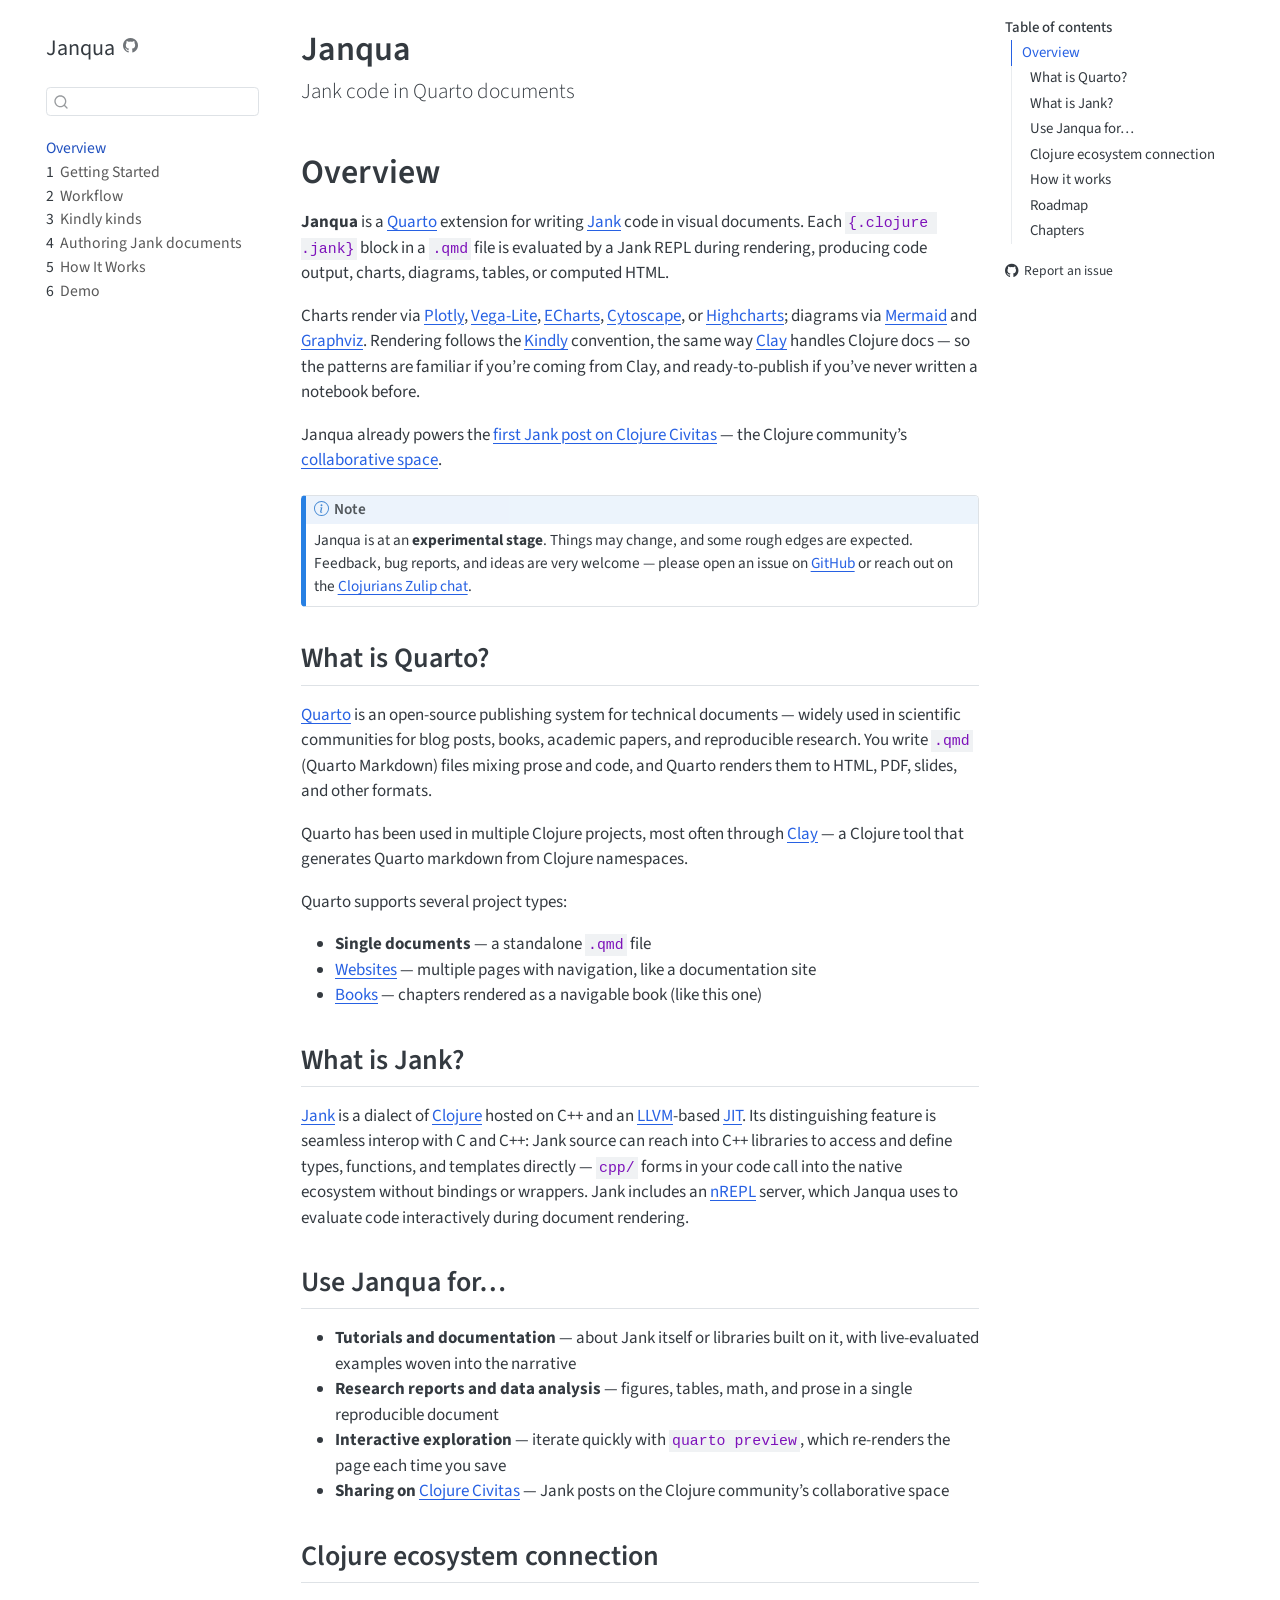
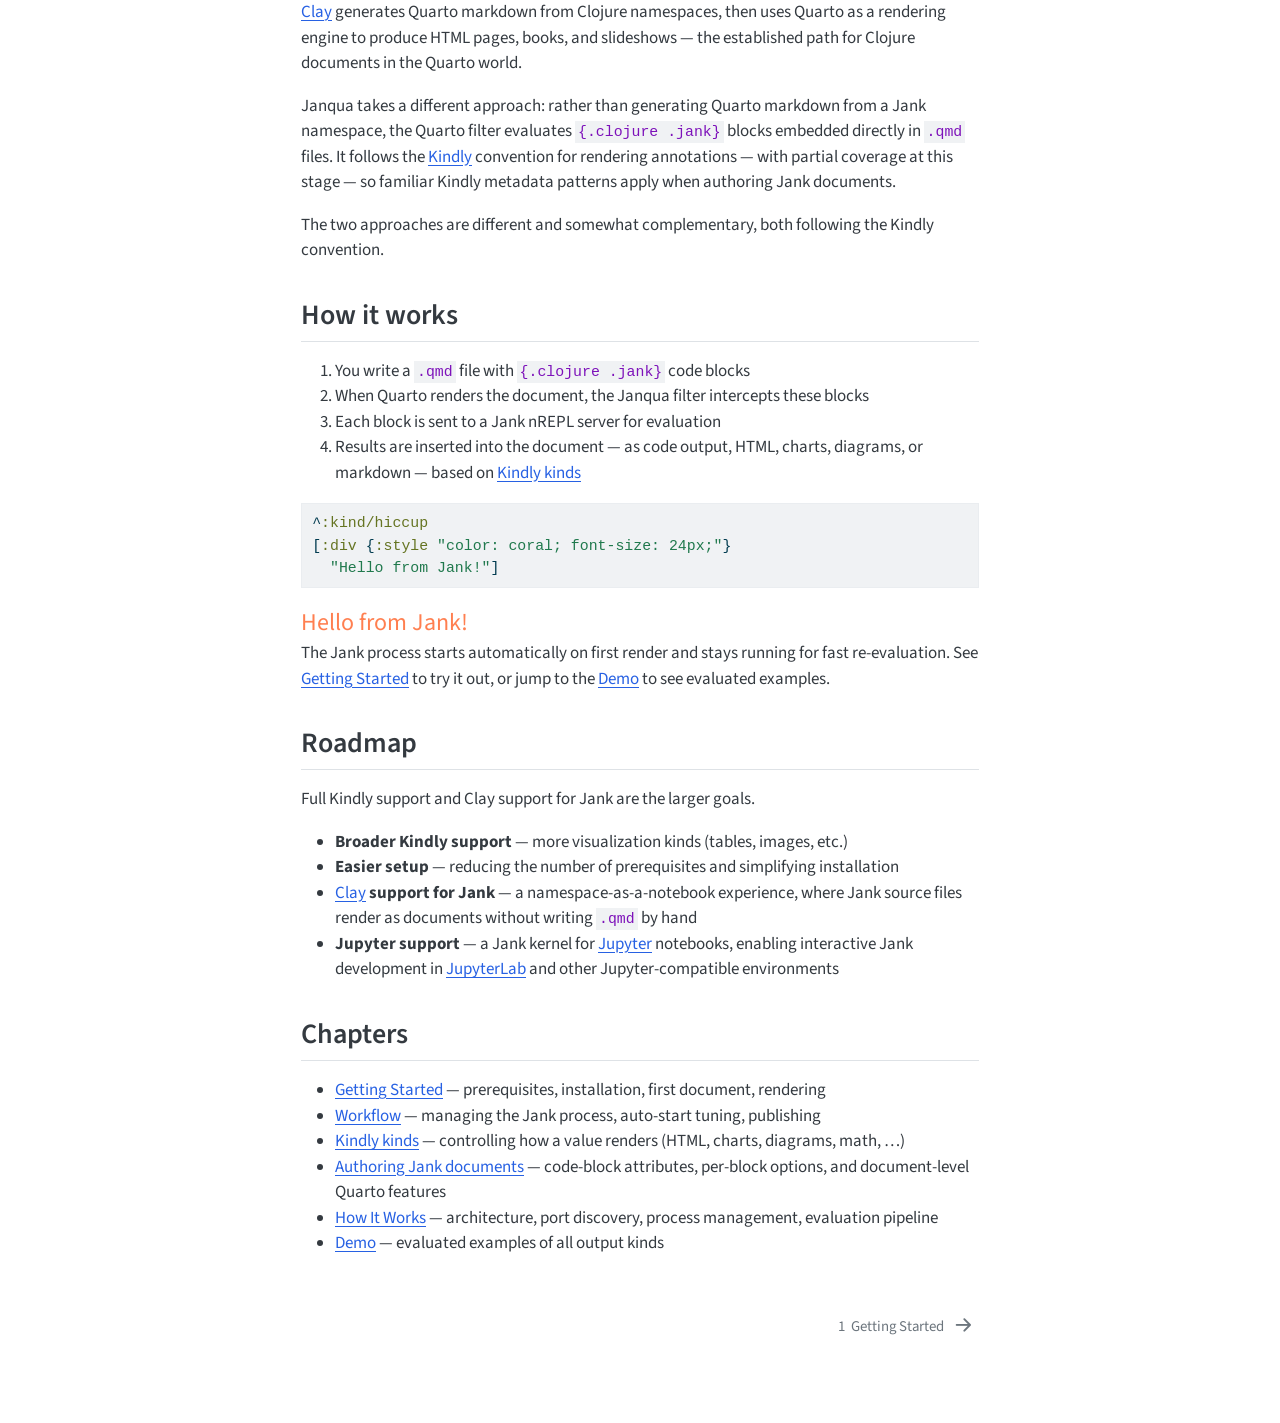
==== commit 6739b407: "Built site for gh-pages" ====
--- a/index.html
+++ b/index.html
@@ -256,7 +256,7 @@
 <h1 class="unnumbered">Overview</h1>
 <p><strong>Janqua</strong> is a <a href="https://quarto.org">Quarto</a> extension for writing <a href="https://jank-lang.org">Jank</a> code in visual documents. Each <code>{.clojure .jank}</code> block in a <code>.qmd</code> file is evaluated by a Jank REPL during rendering, producing code output, charts, diagrams, tables, or computed HTML.</p>
 <p>Charts render via <a href="https://plotly.com/javascript/">Plotly</a>, <a href="https://vega.github.io/vega-lite/">Vega-Lite</a>, <a href="https://echarts.apache.org/">ECharts</a>, <a href="https://js.cytoscape.org/">Cytoscape</a>, or <a href="https://www.highcharts.com/">Highcharts</a>; diagrams via <a href="https://mermaid.js.org/">Mermaid</a> and <a href="https://graphviz.org/">Graphviz</a>. Rendering follows the <a href="https://scicloj.github.io/kindly-noted/">Kindly</a> convention, the same way <a href="https://scicloj.github.io/clay/">Clay</a> handles Clojure docs — so the patterns are familiar if you’re coming from Clay, and ready-to-publish if you’ve never written a notebook before.</p>
-<p>Janqua also opens the door to publishing Jank work on <a href="https://clojurecivitas.github.io/">Clojure Civitas</a>, the Clojure community’s collaborative space.</p>
+<p>Janqua already powers the <a href="https://clojurecivitas.org/jank/hello.html">first Jank post on Clojure Civitas</a> — the Clojure community’s <a href="https://clojurecivitas.org/">collaborative space</a>.</p>
 <div class="callout callout-style-default callout-note callout-titled">
 <div class="callout-header d-flex align-content-center">
 <div class="callout-icon-container">
@@ -291,7 +291,7 @@
 <li><strong>Tutorials and documentation</strong> — about Jank itself or libraries built on it, with live-evaluated examples woven into the narrative</li>
 <li><strong>Research reports and data analysis</strong> — figures, tables, math, and prose in a single reproducible document</li>
 <li><strong>Interactive exploration</strong> — iterate quickly with <code>quarto preview</code>, which re-renders the page each time you save</li>
-<li><strong>Sharing on <a href="https://clojurecivitas.github.io/">Clojure Civitas</a></strong> — Jank posts on the Clojure community’s collaborative space</li>
+<li><strong>Sharing on <a href="https://clojurecivitas.org/">Clojure Civitas</a></strong> — Jank posts on the Clojure community’s collaborative space</li>
 </ul>
 </section>
 <section id="clojure-ecosystem-connection" class="level2">
